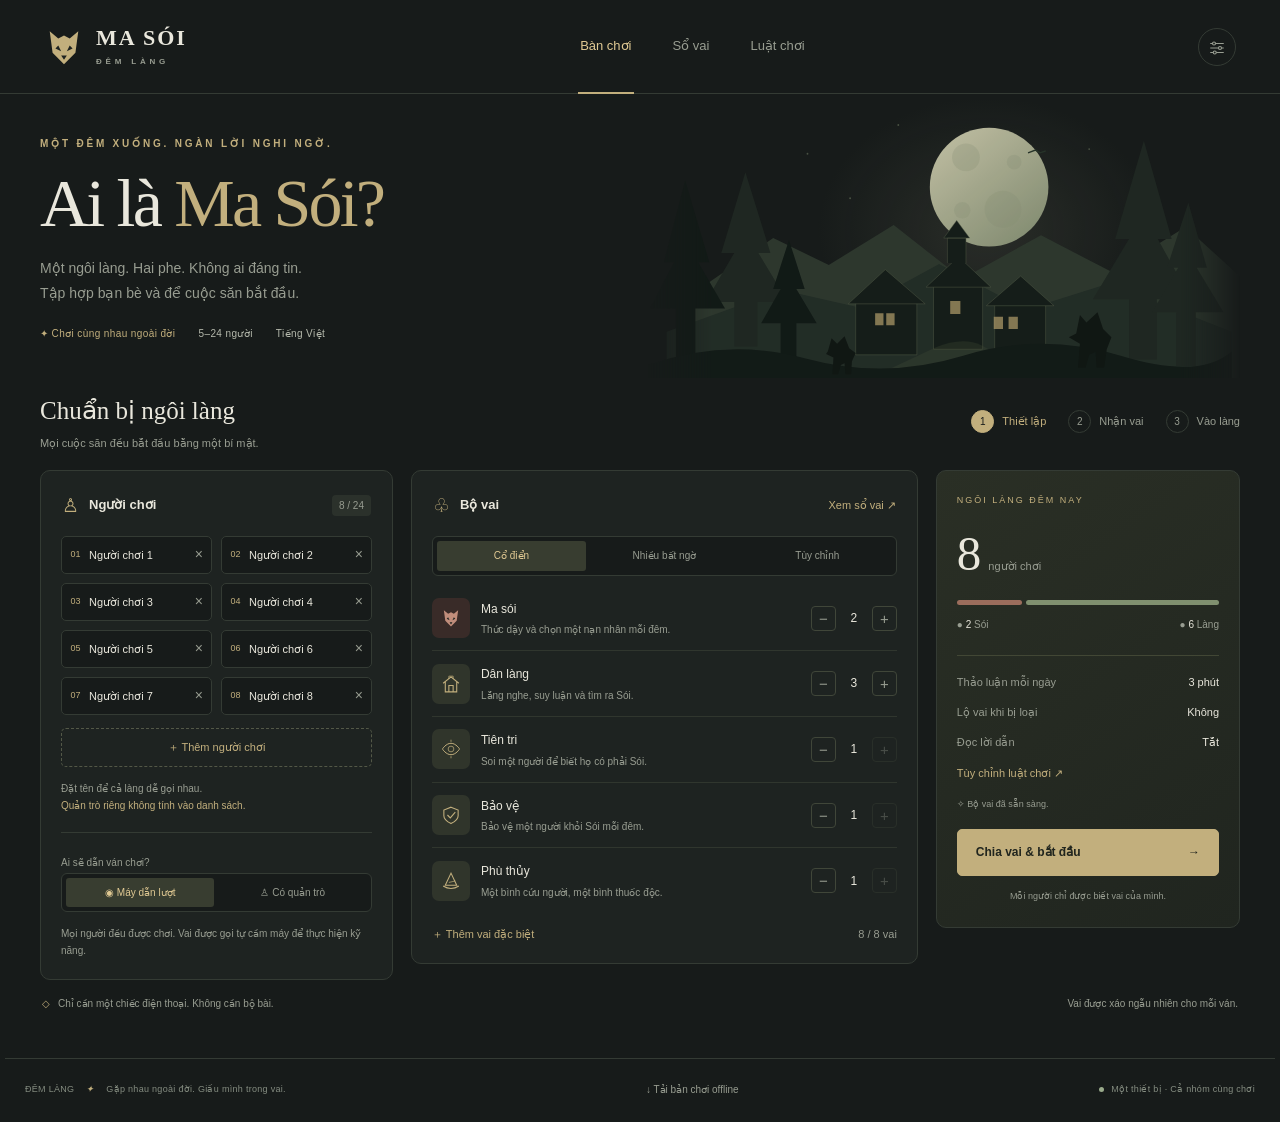
==== index.html @ e263ce8b "Add website homepage" ====
<!doctype html>
<html lang="vi" data-standalone="true"><head><meta charset="utf-8"><meta name="viewport" content="width=device-width, initial-scale=1"><meta name="theme-color" content="#171b1a"><meta name="description" content="Một ngôi làng. Hai phe. Không ai đáng tin. Chơi ma sói cùng bạn bè trên một thiết bị, hoàn toàn bằng tiếng Việt."><title>Ma Sói — Đêm Làng</title><style>:root{--bg:#171b1a;--panel:#1e2321;--raised:#252b27;--line:#343b34;--muted:#989d91;--text:#e9e7dc;--gold:#c2af7d;--gold2:#e0c993;--red:#b5786d;--green:#9aab8c;--serif:Georgia,'Times New Roman',serif}*{box-sizing:border-box}body{margin:0;background:var(--bg);color:var(--text);font-family:Arial,Helvetica,sans-serif;font-size:14px;line-height:1.55}button,input,select,textarea{font:inherit}button,a,input,select,textarea{-webkit-tap-highlight-color:transparent}button{cursor:pointer;color:inherit}button:disabled{cursor:not-allowed;opacity:.35}button{transition:background .18s,border-color .18s,transform .18s}button:hover:not(:disabled){filter:brightness(1.12)}button:active:not(:disabled){transform:translateY(1px)}button:focus-visible,a:focus-visible{outline:2px solid var(--gold);outline-offset:4px}a{color:inherit;text-decoration:none}.topbar{height:94px;max-width:1360px;margin:auto;padding:0 44px;display:flex;align-items:center;justify-content:space-between;border-bottom:1px solid var(--line)}.brand{display:flex;gap:12px;align-items:center;font-family:var(--serif);font-weight:bold;font-size:22px;letter-spacing:2px;line-height:1.1}.brand small{display:block;font-family:Arial;font-size:8px;letter-spacing:3.8px;color:var(--muted);margin-top:8px}.brand-mark{display:block;width:40px;height:46px;color:var(--gold)}svg{width:100%;height:100%}nav{height:100%;display:flex;gap:37px}.nav{position:relative;border:0;background:none;color:var(--muted);padding:0 2px;font-size:13px}.nav.active{color:var(--gold2)}.nav.active:after{content:'';height:2px;background:var(--gold);position:absolute;bottom:-1px;left:0;right:0}.icon-btn{background:transparent;border:1px solid var(--line);border-radius:50%;width:38px;height:38px;font-size:20px;color:var(--muted)}main{max-width:1260px;margin:auto;padding:0 30px;min-height:calc(100vh - 181px)}.hero{display:grid;grid-template-columns:1fr 1fr;align-items:center;min-height:290px;position:relative;overflow:hidden}.eyebrow{font-size:10px;letter-spacing:2.8px;color:var(--gold);font-weight:bold;text-transform:uppercase}.hero h1{font-family:var(--serif);font-size:68px;line-height:1.05;font-weight:normal;letter-spacing:-2.8px;margin:16px 0 17px}.hero h1 em{font-style:normal;color:var(--gold)}.hero p{color:var(--muted);max-width:420px;margin:0;font-size:14px;line-height:1.8}.hero-art{height:278px;width:100%;position:relative;opacity:.9;mask-image:linear-gradient(90deg,transparent,#000 12%,#000 90%,transparent)}.hero-tags{display:flex;gap:23px;margin-top:20px;font-size:10px;letter-spacing:.4px;color:#b5b9ac}.hero-tags span:first-child{color:var(--gold)}.workspace-head{display:flex;align-items:center;justify-content:space-between;margin:8px 0 18px}.workspace-head h2{font-family:var(--serif);font-weight:normal;font-size:25px;margin:0}.workspace-head p{color:var(--muted);font-size:11px;margin:4px 0 0}.steps{display:flex;gap:22px;font-size:11px;color:var(--muted)}.steps span{display:flex;align-items:center;gap:8px}.steps b{border:1px solid var(--line);border-radius:50%;width:23px;height:23px;display:grid;place-items:center;font-weight:normal;font-size:10px}.steps .active{color:var(--gold)}.steps .active b{background:var(--gold);color:var(--bg);border-color:var(--gold)}.setup-grid{display:grid;grid-template-columns:minmax(260px, .94fr) minmax(340px,1.35fr) minmax(235px,.81fr);gap:18px;align-items:start}.panel{background:var(--panel);border:1px solid var(--line);border-radius:10px;overflow:hidden}.panel-head{padding:20px 21px 16px;display:flex;align-items:center;justify-content:space-between;gap:8px}.panel-title{display:flex;align-items:center;gap:10px}.panel-title h3{font-size:13px;font-weight:600;margin:0}.panel-title .symbol{color:var(--gold);font-size:19px}.count-badge{color:var(--muted);font-size:10px;background:#2b312b;border-radius:4px;padding:3px 7px}.subtle{color:var(--muted);font-size:11px}.panel-body{padding:0 20px 20px}.players-list{display:grid;grid-template-columns:1fr 1fr;gap:9px}.player-input{display:flex;align-items:center;background:var(--bg);border:1px solid var(--line);border-radius:5px;min-width:0;height:38px}.player-input span{font-size:9px;color:var(--gold);width:27px;text-align:center;flex-shrink:0}.player-input input{background:transparent;border:0;color:var(--text);width:100%;min-width:0;padding:8px 0;font-size:11px;outline:none}.player-input:focus-within{border-color:var(--gold)}.player-input button{border:0;background:transparent;color:var(--muted);padding:5px 8px 5px 3px;font-size:14px}.add-btn{width:100%;border:1px dashed #535847;background:transparent;border-radius:5px;color:var(--gold);padding:10px;margin:13px 0 0;font-size:11px}.hint{font-size:10px;color:var(--muted);margin:13px 0 0;line-height:1.7}.hint .gold{color:var(--gold)}.panel-rule{border:0;border-top:1px solid var(--line);margin:18px 0}.segmented{display:flex;background:var(--bg);border:1px solid var(--line);border-radius:6px;padding:4px;gap:4px}.segmented button{flex:1;border:0;background:transparent;color:var(--muted);padding:7px 6px;border-radius:3px;font-size:10px}.segmented button.selected{background:#383d30;color:var(--gold2)}.role-list{margin-top:10px}.role-row{display:flex;align-items:center;gap:11px;padding:12px 0;border-bottom:1px solid #30362e}.role-row:last-child{border-bottom:0}.role-symbol{width:38px;height:40px;padding:9px;border-radius:7px;background:#30352b;color:var(--gold);flex-shrink:0}.role-row.wolf .role-symbol{background:#392b28;color:#c08d7b}.role-info{flex:1}.role-info b{font-weight:500;font-size:12px}.role-info p{margin:2px 0 0;color:var(--muted);font-size:10px}.stepper{display:flex;align-items:center;gap:12px}.stepper button{width:25px;height:25px;border:1px solid #404639;border-radius:4px;background:transparent;color:var(--muted);font-size:15px;line-height:1}.stepper span{width:12px;text-align:center;font-size:12px}.text-btn{padding:0;border:0;background:none;color:var(--gold);font-size:11px}.more-roles{padding-top:13px;display:flex;justify-content:space-between}.summary{padding:23px 20px;background:linear-gradient(145deg,#2a2f25,#20251f)}.summary-label{font-size:9px;letter-spacing:2px;color:var(--gold)}.summary-number{font-family:var(--serif);font-size:49px;line-height:1;margin:21px 0 6px}.summary-number small{font-family:Arial;font-size:11px;color:var(--muted);margin-left:7px}.balance{height:5px;display:flex;gap:4px;margin:22px 0 12px}.balance span{border-radius:4px;height:100%}.balance-key{display:flex;justify-content:space-between;color:var(--muted);font-size:10px}.balance-key b{color:var(--text);font-weight:normal}.summary-rule{border:0;border-top:1px solid #424735;margin:23px 0 17px}.setting-line{display:flex;justify-content:space-between;margin:11px 0;font-size:11px;color:var(--muted)}.setting-line b{color:var(--text);font-weight:normal}.primary{background:var(--gold);border:1px solid var(--gold);border-radius:5px;color:#20251e;padding:13px 18px;font-size:12px;font-weight:bold}.start{width:100%;margin-top:17px;display:flex;justify-content:space-between}.summary .hint{text-align:center;font-size:9px}.error{color:#e2a391;font-size:11px}.intro-note{padding:16px 2px 26px;font-size:10px;color:var(--muted);display:flex;justify-content:space-between}.intro-note span:first-child:before{content:'◇';color:var(--gold);margin-right:8px}footer{max-width:1270px;margin:20px auto 0;border-top:1px solid var(--line);padding:22px 20px 24px;display:flex;align-items:center;justify-content:space-between;color:#858d81;font-size:9px;letter-spacing:.3px}footer i{color:var(--gold);margin:0 9px}footer button{background:transparent;border:0;color:var(--muted);font-size:10px}.dot{display:inline-block;background:var(--green);width:5px;height:5px;border-radius:50%;margin-right:5px}dialog{color:var(--text);background:var(--panel);border:1px solid #4e5545;border-radius:12px;max-width:530px;width:calc(100% - 32px);padding:28px}dialog::backdrop{background:#090c0bce;backdrop-filter:blur(7px)}.dialog-head{display:flex;justify-content:space-between;gap:15px;align-items:center;margin-bottom:20px}.dialog-head h2{font-family:var(--serif);font-size:25px;font-weight:normal;margin:0}.close{background:none;border:0;color:var(--muted);font-size:24px}.field{display:block;margin-bottom:19px}.field>span{display:block;margin-bottom:8px;font-size:12px}.field select,.field input[type=number],textarea{width:100%;background:var(--bg);color:var(--text);border:1px solid var(--line);padding:11px;border-radius:5px;outline:none}.field small{display:block;color:var(--muted);font-size:10px;margin-top:6px}.check{display:flex;gap:10px;align-items:start;margin:17px 0;font-size:12px}.check input{accent-color:var(--gold);margin-top:5px}.check small{display:block;color:var(--muted);font-size:10px}#toast{position:fixed;bottom:28px;left:50%;transform:translateX(-50%);background:var(--gold);color:var(--bg);padding:12px 22px;border-radius:5px;font-size:12px;opacity:0;pointer-events:none;z-index:9;transition:opacity .2s}#toast.visible{opacity:1}.page-heading{padding:54px 0 26px}.page-heading h1{font-family:var(--serif);font-weight:normal;font-size:45px;margin:8px 0}.page-heading p{color:var(--muted);max-width:650px}.library{display:grid;grid-template-columns:repeat(4,1fr);gap:16px;padding-bottom:30px}.role-card{padding:24px;background:var(--panel);border:1px solid var(--line);border-radius:8px}.role-card .role-symbol{width:54px;height:60px;padding:13px;margin-bottom:22px}.role-card h2{font-family:var(--serif);font-size:24px;font-weight:normal;margin:6px 0}.role-card p{font-size:12px;color:var(--muted);line-height:1.8}.faction{font-size:9px;text-transform:uppercase;letter-spacing:1.5px;color:var(--gold)}.rules-grid{display:grid;grid-template-columns:1.4fr 1fr;gap:25px;padding-bottom:40px}.rules-grid article{padding:24px;border:1px solid var(--line);background:var(--panel);border-radius:8px}.rules-grid h2{font-family:var(--serif);font-weight:normal;font-size:24px;margin-top:0}.rules-grid li{margin:13px 0;padding-left:5px;color:var(--muted);font-size:13px}.rules-grid strong{color:var(--text)}.game-wrap{max-width:800px;margin:0 auto;padding:35px 0 50px}.game-top{display:flex;justify-content:space-between;align-items:center;margin-bottom:28px}.game-top p{font-size:10px;letter-spacing:1.3px;color:var(--gold);margin:0}.game-stage{padding:35px;background:var(--panel);border:1px solid var(--line);border-radius:13px;text-align:center}.game-stage h1{font-family:var(--serif);font-size:38px;font-weight:normal;margin:12px 0}.game-stage p{color:var(--muted);font-size:13px;max-width:510px;margin:14px auto 23px;line-height:1.9}.game-stage .large-symbol{width:80px;height:90px;display:block;color:var(--gold);margin:20px auto}.role-reveal{border:1px solid #5e6145;border-radius:10px;margin:24px auto;padding:25px;max-width:350px;background:radial-gradient(ellipse at top,#384130,transparent 80%)}.role-reveal h2{font-family:var(--serif);font-size:36px;font-weight:normal;margin:12px 0}.secondary{background:transparent;color:var(--text);border:1px solid #4a5143;border-radius:5px;padding:12px 18px;font-size:12px}.actions{display:flex;flex-wrap:wrap;justify-content:center;gap:12px;margin-top:25px}.player-grid{display:grid;grid-template-columns:repeat(3,1fr);gap:9px;margin:23px 0}.target{background:var(--bg);border:1px solid var(--line);border-radius:6px;padding:14px 9px;text-align:left;display:flex;gap:10px;align-items:center;font-size:12px;overflow:hidden}.target span{overflow-wrap:anywhere}.avatar{width:25px;height:25px;border-radius:50%;background:#32392d;color:var(--gold);display:grid;place-items:center;font-size:10px;flex-shrink:0}.target.chosen{border-color:var(--gold);background:#363b2c}.target.dead{opacity:.55}.target small{display:block;color:var(--muted);font-size:10px}.progress{height:3px;background:var(--line);margin-top:27px;border-radius:4px}.progress>div{height:100%;background:var(--gold);border-radius:4px}.timer{font-size:76px;font-family:var(--serif);color:var(--gold);line-height:1.3;font-variant-numeric:tabular-nums}.alive-strip{display:flex;gap:8px;flex-wrap:wrap;justify-content:center;margin:20px 0}.alive-strip span{font-size:11px;color:var(--muted);border:1px solid var(--line);border-radius:30px;padding:5px 12px}.vote-row{display:flex;gap:14px;align-items:center;border-bottom:1px solid var(--line);padding:12px 0;text-align:left}.vote-row .name{flex:1}.vote-row .stepper{gap:20px}.vote-row .stepper button{width:33px;height:33px}.results-list{text-align:left;display:grid;grid-template-columns:1fr 1fr;gap:10px}.results-list>div{padding:12px 14px;background:var(--bg);border-radius:5px;display:flex;align-items:center;gap:12px}.results-list b{font-weight:normal;font-size:12px}.results-list small{display:block;color:var(--muted);font-size:10px}.log{text-align:left;margin-top:25px;border-top:1px solid var(--line);padding-top:20px}.log li{font-size:12px;color:var(--muted);padding:5px}.resume{display:flex;justify-content:space-between;align-items:center;padding:15px 20px;background:#30372a;border:1px solid #596144;border-radius:7px;margin:15px 0 20px;gap:15px}.resume p{font-size:12px;margin:0;color:var(--text)}.resume small{font-size:10px;color:var(--muted)}.mode-label{font-size:10px;color:var(--muted);margin:15px 0 7px}.reduced{font-size:11px;color:var(--muted)}details{margin:20px 0;text-align:left}summary{cursor:pointer;color:var(--gold);font-size:12px}.empty{font-size:13px;padding:30px;color:var(--muted)}
@media(min-width:1450px){.topbar{max-width:1380px}.hero{min-height:330px}.hero-art{height:310px}.hero h1{font-size:79px}.panel-head{padding-top:23px}.role-row{padding:15px 0}main{max-width:1300px}}
@media(max-width:1050px){.setup-grid{grid-template-columns:1fr 1.3fr}.setup-grid>aside{grid-column:1/-1}.summary{display:grid;grid-template-columns:1fr 1fr;gap:0 40px}.summary>div:last-child{align-self:center}.summary-rule{margin-top:10px}.hero h1{font-size:59px}.hero-tags{gap:16px}.library{grid-template-columns:repeat(2,1fr)}footer{gap:14px}.steps{gap:12px}}
@media(max-width:650px){.topbar{padding:0 20px;height:78px}.brand{font-size:18px;gap:8px}.brand small{font-size:7px;letter-spacing:2.5px}.brand-mark{width:30px;height:37px}nav{gap:20px}.nav{font-size:11px}.icon-btn{width:30px;height:30px;font-size:17px}main{padding:0 19px}.hero{min-height:310px;display:block;padding-top:33px}.hero h1{font-size:58px;margin:14px 0}.hero p{font-size:12px;max-width:270px}.hero-art{position:absolute;right:-120px;bottom:-5px;width:350px;height:250px;z-index:-1;opacity:.4;mask-image:linear-gradient(90deg,transparent,#000 35%)}.eyebrow{font-size:8px;letter-spacing:2px}.hero-tags{font-size:9px;gap:15px;margin-top:20px}.workspace-head{margin:7px 0 17px}.workspace-head h2{font-size:24px}.steps{gap:8px}.steps span{font-size:0;gap:0}.steps b{font-size:9px;width:21px;height:21px}.setup-grid{grid-template-columns:1fr;gap:15px}.setup-grid>aside{grid-column:auto}.panel-head{padding:18px 19px 14px}.panel-body{padding:0 18px 18px}.player-input{height:41px}.player-input input{font-size:12px}.role-row{padding:12px 0}.role-info b{font-size:13px}.role-info p{font-size:11px}.summary{display:block;padding:23px}.summary-number{margin-top:17px}.summary .balance{margin-top:17px}.summary-rule{margin-top:22px}.start{padding:15px;font-size:13px}.intro-note{display:block;padding-bottom:8px}.intro-note span{display:block;margin:8px 0}footer{margin:20px 19px 0;padding:20px 0 25px;flex-wrap:wrap;font-size:8px}footer span:first-child{width:100%}.library{gap:10px}.role-card{padding:17px}.role-card h2{font-size:22px}.role-card p{font-size:11px}.page-heading{padding-top:30px}.page-heading h1{font-size:37px}.rules-grid{grid-template-columns:1fr;gap:15px}.game-wrap{padding-top:24px}.game-stage{padding:26px 18px}.game-stage h1{font-size:31px}.game-stage p{font-size:12px}.player-grid{grid-template-columns:1fr 1fr}.target{font-size:11px;padding:12px 8px}.results-list{grid-template-columns:1fr}.timer{font-size:65px}.game-top{margin-bottom:17px}.game-top p{font-size:9px}.resume{padding:12px}.resume p{font-size:11px}.resume button{padding:9px 11px;font-size:10px}}
@media(prefers-reduced-motion:reduce){*{transition:none!important;scroll-behavior:auto!important}}

.icon-btn{font-family:Arial,sans-serif;font-variant-emoji:text}.hero{isolation:isolate}.setting-line,.role-info p,.hint{line-height:1.7}
@media(max-width:650px){.stepper button{width:33px;height:33px}.role-row{gap:9px}.stepper{gap:8px}.hero-art{z-index:-1}}
.icon-btn svg{width:18px;height:18px;vertical-align:middle}
</style></head><body><header class="topbar"><a href="#" class="brand" aria-label="Ma Sói, trang chủ"><span class="brand-mark" data-icon="wolf"></span><span>MA SÓI<small>ĐÊM LÀNG</small></span></a><nav aria-label="Điều hướng"><button class="nav active" data-page="play">Bàn chơi</button><button class="nav" data-page="roles">Sổ vai</button><button class="nav" data-page="rules">Luật chơi</button></nav><button class="icon-btn" id="settingsBtn" aria-label="Cài đặt" title="Cài đặt"><svg viewBox="0 0 24 24" fill="none" stroke="currentColor" stroke-width="1.5" aria-hidden="true"><path d="M3 6h18M3 12h18M3 18h18"/><circle cx="8" cy="6" r="2" fill="#171b1a"/><circle cx="16" cy="12" r="2" fill="#171b1a"/><circle cx="9" cy="18" r="2" fill="#171b1a"/></svg></button></header><main id="app"></main><footer><span>ĐÊM LÀNG <i>✦</i> Gặp nhau ngoài đời. Giấu mình trong vai.</span><button id="downloadBtn">↓ Tải bản chơi offline</button><span id="offlineStatus"><b class="dot"></b> Một thiết bị · Cả nhóm cùng chơi</span></footer><dialog id="modal"></dialog><div id="toast" role="status"></div><script>'use strict';
const ICONS={wolf:'<path d="M4 3 10 8 14 6 18 8 24 3 22 18 14 26 6 18Z"/><path d="m8 15 4 2-2-4m10 2-4 2 2-4m-6 7h4l-2 3Z" fill="var(--panel)" stroke="none"/>',villager:'<path d="m3 13 11-9 11 9M6 11v14h16V11M11 25v-9h6v9" fill="none" stroke="currentColor" stroke-width="1.5"/><path d="M11 7V3h6v4" fill="none" stroke="currentColor"/>',seer:'<path d="M2 14s5-8 12-8 12 8 12 8-5 8-12 8S2 14 2 14Z" fill="none" stroke="currentColor" stroke-width="1.4"/><circle cx="14" cy="14" r="4" fill="none" stroke="currentColor"/><path d="M14 1v3m0 20v3" stroke="currentColor"/>',guard:'<path d="m14 3 10 4v8c0 6-10 11-10 11S4 21 4 15V7Z" fill="none" stroke="currentColor" stroke-width="1.5"/><path d="m9 14 4 4 7-8" fill="none" stroke="currentColor" stroke-width="1.5"/>',witch:'<path d="m14 3 8 17H6Z M3 21q11 7 22 0" fill="none" stroke="currentColor" stroke-width="1.5"/><path d="m11 16 9-2" stroke="currentColor"/>',hunter:'<circle cx="14" cy="14" r="8" fill="none" stroke="currentColor" stroke-width="1.5"/><path d="M14 1v9m0 8v9M1 14h9m8 0h9m-9-5-9 10" stroke="currentColor" stroke-width="1.5"/>',cupid:'<path d="M14 23 4 13C-2 6 8 0 14 8 20 0 30 6 24 13Z" fill="none" stroke="currentColor" stroke-width="1.5"/><path d="M2 25 26 1m-6 0h6v6" stroke="currentColor" fill="none"/>',jester:'<path d="m5 15-2-9 8 4 3-8 4 8 7-4-2 9M7 15v4q7 13 14 0v-4Z" fill="none" stroke="currentColor" stroke-width="1.5"/><path d="M10 18h1m6 0h1m-7 4q3 2 6 0" stroke="currentColor" fill="none"/>',moon:'<path d="M23 20A11 11 0 0 1 9 4a11 11 0 1 0 14 16Z" fill="none" stroke="currentColor" stroke-width="1.4"/>',sun:'<circle cx="14" cy="14" r="6" fill="none" stroke="currentColor" stroke-width="1.4"/><path d="M14 1v4m0 18v4M1 14h4m18 0h4M5 5l3 3m12 12 3 3M5 23l3-3M20 8l3-3" stroke="currentColor"/>',lock:'<rect x="5" y="12" width="18" height="14" rx="3" fill="none" stroke="currentColor" stroke-width="1.3"/><path d="M9 12V7a5 5 0 0 1 10 0v5" fill="none" stroke="currentColor" stroke-width="1.3"/><circle cx="14" cy="18" r="2"/>'};
function icon(id){return '<svg viewBox="0 0 28 28" aria-hidden="true" fill="currentColor">'+(ICONS[id]||ICONS.moon)+'</svg>'}
const ROLES={
 wolf:{name:'Ma sói',team:'Phe Sói',short:'Thức dậy và chọn một nạn nhân mỗi đêm.',desc:'Mỗi đêm, các Ma sói cùng chọn một người để tấn công. Thắng khi số Sói còn sống bằng hoặc nhiều hơn những người còn lại.'},
 villager:{name:'Dân làng',team:'Phe Làng',short:'Lắng nghe, suy luận và tìm ra Sói.',desc:'Không có kỹ năng ban đêm. Dùng lý lẽ, quan sát và lá phiếu ban ngày để tìm ra Ma sói. Thắng cùng phe Làng khi không còn Sói.'},
 seer:{name:'Tiên tri',team:'Phe Làng',short:'Soi một người để biết họ có phải Sói.',desc:'Mỗi đêm chọn một người khác còn sống. Máy cho biết người đó có phải Ma sói hay không. Chỉ Tiên tri được xem kết quả.'},
 guard:{name:'Bảo vệ',team:'Phe Làng',short:'Bảo vệ một người khỏi Sói mỗi đêm.',desc:'Mỗi đêm bảo vệ một người, có thể là bản thân. Không được bảo vệ cùng một người hai đêm liên tiếp. Không chặn được thuốc độc hay phát súng.'},
 witch:{name:'Phù thủy',team:'Phe Làng',short:'Một bình cứu người, một bình thuốc độc.',desc:'Có một bình cứu và một bình độc cho cả ván. Được biết mục tiêu của Sói, có thể tự cứu, dùng cả hai bình cùng đêm. Bình cứu chỉ chặn Sói; độc bỏ qua Bảo vệ.'},
 hunter:{name:'Thợ săn',team:'Phe Làng',short:'Khi bị loại, kéo theo một người khác.',desc:'Khi bị loại vì bất cứ lý do nào, được bắn một người còn sống hoặc bỏ qua. Phát súng diễn ra trước khi xét thắng thua.'},
 cupid:{name:'Cupid',team:'Phe Làng',short:'Đêm đầu ghép hai người thành đôi.',desc:'Chọn hai người khác nhau trong đêm đầu, có thể chọn mình. Một người bị loại thì người yêu cũng bị loại. Đôi khác phe chỉ thắng khi là hai người cuối cùng; đôi cùng phe thắng cùng phe đó.'},
 jester:{name:'Chán đời',team:'Phe riêng',short:'Thắng riêng nếu bị làng treo cổ.',desc:'Mục tiêu duy nhất: bị loại do bỏ phiếu ban ngày. Nếu đạt được, Chán đời thắng ngay và ván kết thúc. Bị Sói, thuốc độc hay súng loại thì không thắng.'}
};
const DEFAULT={players:Array.from({length:8},(_,i)=>'Người chơi '+(i+1)),roles:{wolf:2,villager:3,seer:1,guard:1,witch:1,hunter:0,cupid:0,jester:0},preset:'classic',settings:{mode:'auto',minutes:3,revealDeath:false,voice:false},game:null};
function readStore(){try{const v=JSON.parse(localStorage.getItem('demlang-v1'));if(v&&Array.isArray(v.players)&&v.players.length>=5&&v.players.length<=24)return {...DEFAULT,...v,settings:{...DEFAULT.settings,...v.settings}}}catch(e){}return structuredClone(DEFAULT)}
let state=readStore(),page='play',secret=false,selected=[],nightResult=null,expanded=false,timerInterval=null,timerEnd=0,timerLeft=0,timerRunning=false;
const app=document.getElementById('app'),modal=document.getElementById('modal');
const esc=s=>String(s).replace(/[&<>"']/g,c=>({'&':'&amp;','<':'&lt;','>':'&gt;','"':'&quot;',"'":'&#39;'}[c]));
function save(){try{localStorage.setItem('demlang-v1',JSON.stringify(state))}catch(e){toast('Không lưu được trên thiết bị. Hãy giữ trang mở trong ván.')}}
function toast(s){const el=document.getElementById('toast');el.textContent=s;el.classList.add('visible');clearTimeout(toast.timeout);toast.timeout=setTimeout(()=>el.classList.remove('visible'),3200)}
const alive=()=>state.game.players.filter(p=>p.alive);
const byId=id=>state.game.players.find(p=>p.id===id);
function totalRoles(){return Object.values(state.roles).reduce((a,b)=>a+b,0)}
function applyPreset(id){const n=state.players.length,w=Math.max(1,Math.floor(n/4));let r={wolf:w,villager:0,seer:1,guard:n>=7?1:0,witch:n>=8?1:0,hunter:0,cupid:0,jester:0};if(id==='special'){if(n>=7)r.hunter=1;if(n>=9)r.cupid=1;if(n>=11)r.jester=1}r.villager=n-Object.values(r).reduce((a,b)=>a+b,0);state.roles=r;state.preset=id;save()}
function art(){return `<svg viewBox="0 0 630 300" xmlns="http://www.w3.org/2000/svg" aria-label="Ngôi làng yên tĩnh dưới trăng, những bóng sói ẩn trong rừng" role="img"><defs><radialGradient id="glow"><stop stop-color="#b9b395" stop-opacity=".13"/><stop offset="1" stop-color="#a3ab87" stop-opacity="0"/></radialGradient><linearGradient id="moon" x2=".8" y2="1"><stop stop-color="#d5d2b3"/><stop offset="1" stop-color="#8f997c"/></linearGradient></defs><ellipse cx="365" cy="140" rx="190" ry="150" fill="url(#glow)"/><circle cx="368" cy="94" r="64" fill="url(#moon)"/><g fill="#90997d" opacity=".25"><circle cx="343" cy="62" r="15"/><circle cx="383" cy="118" r="20"/><circle cx="395" cy="67" r="8"/><circle cx="339" cy="119" r="9"/></g><g fill="#66705a" opacity=".7"><circle cx="172" cy="58" r="1"/><circle cx="270" cy="27" r="1"/><circle cx="476" cy="53" r="1"/><circle cx="525" cy="104" r="1"/><circle cx="218" cy="106" r="1"/></g><path d="m35 218 100-69 60 29 70-43 74 58 85-47 77 40 79-49 89 81v82H35" fill="#303b30"/><path d="m20 250 125-45 83 19 86-47 94 49 89-28 133 52v50H20" fill="#242f28"/><g fill="#202923"><path d="m105 78-26 87h14l-31 53h31v48h25v-48h33l-32-53h13Z"/><path d="m535 44-31 106h15l-39 65h39v65h30v-65h37l-36-65h15Z"/><path d="m583 111-23 70h12l-28 48h26v58h21v-58h30l-29-48h11Z"/></g><g fill="#111a16"><path d="m40 87-23 88h11L2 225h28v70h21v-70h32l-29-50h12Z"/><path d="m152 151-17 53h8l-21 37h21v49h17v-49h22l-22-37h9Z"/></g><g fill="#151e19" stroke="#59624c" stroke-width=".5"><path d="M224 219h66v56h-66Z"/><path d="m216 220 40-37 43 37Z"/><path d="M308 201h53v68h-53Z"/><path d="m300 202 35-33 35 33Z"/><path d="M374 221h55v54h-55Z"/><path d="m365 222 37-32 36 32Z"/><path d="M323 176v-27h20v27m-24-27 14-19 14 19Z"/></g><g fill="#b9a36f" opacity=".75"><path d="M245 230h9v13h-9m12-13h9v13h-9M326 217h11v14h-11m47 3h10v13h-10m16-13h10v13h-10"/></g><path d="M310 267q30-12 50-2l66 35H240Z" fill="#46513b" opacity=".3"/><path d="M0 286q85-30 170-7t170-3 170 0 120-5v29H0Z" fill="#121b17"/><g fill="#101713"><path d="m462 252 4-20 7 8 12-11 6 18 9 9-5 13-3 20h-8l-1-17-7 3-4 14h-8l2-26-12-7Z"/><path d="m194 271 4-14 6 6 8-8 5 13 7 5-4 9-1 14h-6l-1-12-4 2-3 10h-6l1-18-8-4Z"/></g><path d="m410 57 8-3 5 3 6-2" fill="none" stroke="#28362b" stroke-width="1.5"/></svg>`}
function setup(){const n=state.players.length,t=totalRoles(),wolf=state.roles.wolf;return `<section class="hero"><div><div class="eyebrow">Một đêm xuống. Ngàn lời nghi ngờ.</div><h1>Ai là <em>Ma Sói?</em></h1><p>Một ngôi làng. Hai phe. Không ai đáng tin.<br>Tập hợp bạn bè và để cuộc săn bắt đầu.</p><div class="hero-tags"><span>✦ Chơi cùng nhau ngoài đời</span><span>5–24 người</span><span>Tiếng Việt</span></div></div><div class="hero-art">${art()}</div></section>${state.game?`<div class="resume"><div><p>Ngôi làng của bạn vẫn đang chờ.</p><small>Ván đã lưu · ${state.game.players.length} người · ${state.game.stage==='over'?'Đã kết thúc':'Ngày '+state.game.round}</small></div><button class="primary" data-action="resume">${state.game.stage==='over'?'Xem kết quả':'Tiếp tục ván'} →</button></div>`:''}<div class="workspace-head"><div><h2>Chuẩn bị ngôi làng</h2><p>Mọi cuộc săn đều bắt đầu bằng một bí mật.</p></div><div class="steps"><span class="active"><b>1</b> Thiết lập</span><span><b>2</b> Nhận vai</span><span><b>3</b> Vào làng</span></div></div><section class="setup-grid"><div class="panel"><div class="panel-head"><div class="panel-title"><span class="symbol">♙</span><h3>Người chơi</h3></div><span class="count-badge">${n} / 24</span></div><div class="panel-body"><div class="players-list">${state.players.map((p,i)=>`<div class="player-input"><span>${String(i+1).padStart(2,'0')}</span><input aria-label="Tên người chơi ${i+1}" data-name="${i}" value="${esc(p)}" maxlength="28"><button data-action="remove" data-index="${i}" aria-label="Xóa người chơi ${i+1}" ${n<=5?'disabled':''}>×</button></div>`).join('')}</div><button class="add-btn" data-action="add" ${n>=24?'disabled':''}>＋ Thêm người chơi</button><p class="hint">Đặt tên để cả làng dễ gọi nhau.<br><span class="gold">Quản trò riêng không tính vào danh sách.</span></p><hr class="panel-rule"><label class="mode-label" for="mode">Ai sẽ dẫn ván chơi?</label><div class="segmented"><button data-action="mode" data-value="auto" class="${state.settings.mode==='auto'?'selected':''}">◉ Máy dẫn lượt</button><button data-action="mode" data-value="moderator" class="${state.settings.mode==='moderator'?'selected':''}">♙ Có quản trò</button></div><p class="hint">${state.settings.mode==='auto'?'Mọi người đều được chơi. Vai được gọi tự cầm máy để thực hiện kỹ năng.':'Một người ngoài danh sách giữ máy, xem vai và điều khiển ván.'}</p></div></div><div class="panel"><div class="panel-head"><div class="panel-title"><span class="symbol">♧</span><h3>Bộ vai</h3></div><button class="text-btn" data-page="roles">Xem sổ vai ↗</button></div><div class="panel-body"><div class="segmented"><button data-action="preset" data-value="classic" class="${state.preset==='classic'?'selected':''}">Cổ điển</button><button data-action="preset" data-value="special" class="${state.preset==='special'?'selected':''}">Nhiều bất ngờ</button><button data-action="preset" data-value="custom" class="${state.preset==='custom'?'selected':''}">Tùy chỉnh</button></div><div class="role-list">${Object.entries(ROLES).filter(([k])=>expanded||['wolf','villager','seer','guard','witch'].includes(k)||state.roles[k]>0).map(([k,r])=>`<div class="role-row ${k}"><div class="role-symbol">${icon(k)}</div><div class="role-info"><b>${r.name}</b><p>${r.short}</p></div><div class="stepper"><button data-action="role" data-role="${k}" data-delta="-1" aria-label="Giảm ${r.name}" ${state.roles[k]<=0?'disabled':''}>−</button><span>${state.roles[k]}</span><button data-action="role" data-role="${k}" data-delta="1" aria-label="Thêm ${r.name}" ${state.roles[k]>=(['wolf','villager'].includes(k)?24:1)?'disabled':''}>+</button></div></div>`).join('')}</div><div class="more-roles"><button class="text-btn" data-action="expand">${expanded?'− Thu gọn':'＋ Thêm vai đặc biệt'}</button><span class="subtle">${t} / ${n} vai</span></div></div></div><aside class="panel summary"><div><div class="summary-label">NGÔI LÀNG ĐÊM NAY</div><div class="summary-number">${n}<small>người chơi</small></div><div class="balance"><span style="width:${Math.max(1,wolf)/Math.max(1,t)*100}%;background:#9b6d5c"></span><span style="flex:1;background:#80906f"></span>${state.roles.jester?'<span style="width:10%;background:#b3a273"></span>':''}</div><div class="balance-key"><span>● <b>${wolf}</b> Sói</span><span>● <b>${t-wolf-state.roles.jester}</b> Làng${state.roles.jester?' · 1 riêng':''}</span></div><hr class="summary-rule"><div class="setting-line"><span>Thảo luận mỗi ngày</span><b>${state.settings.minutes} phút</b></div><div class="setting-line"><span>Lộ vai khi bị loại</span><b>${state.settings.revealDeath?'Có':'Không'}</b></div><div class="setting-line"><span>Đọc lời dẫn</span><b>${state.settings.voice?'Bật':'Tắt'}</b></div><button class="text-btn" data-action="settings">Tùy chỉnh luật chơi ↗</button></div><div>${t!==n?`<p class="error">Cần đúng ${n} vai. Hiện ${t>n?'thừa':'thiếu'} ${Math.abs(t-n)} vai.</p>`:wolf<1?'<p class="error">Ngôi làng cần ít nhất 1 Ma sói.</p>':wolf>=n/2?'<p class="error">Số Sói phải ít hơn một nửa số người.</p>':'<p class="hint" style="text-align:left">✧ Bộ vai đã sẵn sàng.</p>'}<button class="primary start" data-action="start" ${t!==n||wolf<1||wolf>=n/2?'disabled':''}><span>Chia vai & bắt đầu</span><span>→</span></button><p class="hint">Mỗi người chỉ được biết vai của mình.</p></div></aside></section><div class="intro-note"><span>Chỉ cần một chiếc điện thoại. Không cần bộ bài.</span><span>Vai được xáo ngẫu nhiên cho mỗi ván.</span></div>`}
function library(){return `<div class="page-heading"><div class="eyebrow">Hiểu vai. Giấu mặt.</div><h1>Sổ vai của ngôi làng</h1><p>8 vai, 3 phe và vô số cách để nghi ngờ nhau. Đây là luật riêng được áp dụng trong Đêm Làng.</p></div><section class="library">${Object.entries(ROLES).map(([k,r])=>`<article class="role-card"><div class="role-symbol">${icon(k)}</div><div class="faction">${r.team}</div><h2>${r.name}</h2><p>${r.desc}</p></article>`).join('')}</section><button class="secondary" data-page="play">← Về bàn chơi</button>`}
function rules(){return `<div class="page-heading"><div class="eyebrow">Bạn bè ngoài đời. Đối thủ trong làng.</div><h1>Luật của màn đêm</h1><p>Chơi trực tiếp cùng 5–24 người trên một thiết bị. Bản này lấy cảm hứng từ cách chia vai chuyền máy của Wolvesville Classic, với giao diện và luật được xây dựng riêng.</p></div><section class="rules-grid"><article><h2>Một ván chơi diễn ra thế nào?</h2><ol><li><strong>Chuẩn bị:</strong> nhập tên người chơi, chọn bộ vai. Quản trò riêng không tham gia nhận vai.</li><li><strong>Nhận vai:</strong> chuyền máy theo tên. Chỉ mở vai khi đã cầm máy một mình; ẩn vai trước khi đưa cho người tiếp theo.</li><li><strong>Đêm:</strong> mọi người nhắm mắt. Chỉ vai được gọi mở mắt và cầm máy. Lần lượt: Cupid (đêm đầu), đôi tình nhân (đêm đầu), Bảo vệ, Sói, Tiên tri, Phù thủy. Không đọc tên hay kết quả kỹ năng ra tiếng.</li><li><strong>Bình minh:</strong> máy xử lý các hành động và công bố người bị loại. Thợ săn bắn ngay khi bị loại.</li><li><strong>Ban ngày:</strong> thảo luận, biện hộ rồi giơ tay bỏ phiếu. Nhập số phiếu vào máy; mỗi người còn sống có tối đa một phiếu. Hòa phiếu hoặc tất cả bỏ qua thì không treo ai.</li><li><strong>Lặp lại:</strong> đêm và ngày tiếp diễn cho đến khi một phe thắng. Cuối ván mới mở toàn bộ vai.</li></ol></article><article><h2>Điều kiện thắng</h2><p class="reduced"><strong>Phe Làng:</strong> không còn Sói sống.<br><br><strong>Phe Sói:</strong> số Sói sống bằng hoặc nhiều hơn những người còn lại.<br><br><strong>Chán đời:</strong> thắng ngay nếu bị treo cổ ban ngày.<br><br><strong>Đôi tình nhân khác phe:</strong> nếu cả hai còn sống, họ ngăn kết thúc theo phe thông thường và chỉ thắng khi là hai người cuối cùng. Nếu một người chết, người kia chết theo.</p><hr class="panel-rule"><h2>Chơi kín & chơi offline</h2><p class="reduced">Giữ màn hình khỏi tầm nhìn người khác. Khi đổi ứng dụng hoặc tải lại trang, vai bí mật sẽ được che. Không mở công cụ trình duyệt trên máy chơi vì dữ liệu ván được lưu tại thiết bị.<br><br>Tải bản HTML qua nút cuối trang và mở file đó bằng trình duyệt để chơi hoàn toàn không cần mạng. Trang web cũng lưu bộ nhớ đệm khi trình duyệt cho phép; bản HTML là cách chắc chắn hơn.<br><br>Giọng đọc phụ thuộc tiếng Việt trên thiết bị và có thể cần mạng. Lời dẫn dạng chữ luôn dùng được offline.</p><a class="text-btn" href="https://play.google.com/store/apps/details?id=org.faudroids.werewolf" target="_blank" rel="noopener noreferrer">Trò chơi tham khảo ↗</a></article></section>`}
function render(){document.querySelectorAll('.nav').forEach(el=>el.classList.toggle('active',el.dataset.page===page||page==='game'&&el.dataset.page==='play'));app.innerHTML=page==='play'?setup():page==='roles'?library():page==='rules'?rules():gameView();document.querySelectorAll('[data-icon]').forEach(el=>el.innerHTML=icon(el.dataset.icon));}
function settings(){modal.innerHTML=`<div class="dialog-head"><h2>Luật của ngôi làng</h2><button class="close" data-action="close" aria-label="Đóng">×</button></div><form id="settingsForm"><label class="field"><span>Người dẫn ván</span><select name="mode"><option value="auto" ${state.settings.mode==='auto'?'selected':''}>Máy dẫn lượt — ai cũng được chơi</option><option value="moderator" ${state.settings.mode==='moderator'?'selected':''}>Có quản trò riêng</option></select><small>Áp dụng cho ván mới. Máy dẫn bằng chữ; có thể bật giọng đọc bên dưới.</small></label><label class="field"><span>Thảo luận mỗi ngày</span><select name="minutes">${[1,2,3,4,5,7,10].map(n=>`<option value="${n}" ${state.settings.minutes===n?'selected':''}>${n} phút</option>`).join('')}</select></label><label class="check"><input type="checkbox" name="revealDeath" ${state.settings.revealDeath?'checked':''}><span>Lộ vai khi bị loại<small>Mặc định tắt để giữ bí mật cho đến hết ván.</small></span></label><label class="check"><input type="checkbox" name="voice" ${state.settings.voice?'checked':''}><span>Đọc lời dẫn ban đêm<small>Chỉ đọc lời gọi chung. Giọng tiếng Việt phụ thuộc thiết bị; có thể cần mạng.</small></span></label><p class="hint">Bảo vệ không chọn cùng người hai đêm liên tiếp. Phù thủy được tự cứu. Hòa phiếu không treo ai. Sói thắng khi cân bằng quân số, trừ khi đôi tình nhân khác phe còn sống.</p><div class="actions"><button class="primary" type="submit">Lưu thiết lập</button></div></form>`;modal.showModal()}
function confirmBox(title,body,action,label='Xác nhận'){modal.innerHTML=`<div class="dialog-head"><h2>${title}</h2><button class="close" data-action="close" aria-label="Đóng">×</button></div><p class="reduced">${body}</p><div class="actions"><button class="secondary" data-action="close">Quay lại</button><button class="primary" data-action="${action}">${label}</button></div>`;modal.showModal()}
function shuffle(a){for(let i=a.length-1;i>0;i--){const limit=4294967296-(4294967296%(i+1));let x;do{x=crypto.getRandomValues(new Uint32Array(1))[0]}while(x>=limit);const j=x%(i+1);[a[i],a[j]]=[a[j],a[i]]}return a}
function newGame(){const names=state.players.map(x=>x.trim());if(names.some(x=>!x))return toast('Điền tên cho tất cả người chơi.');if(new Set(names.map(x=>x.toLocaleLowerCase('vi'))).size!==names.length)return toast('Mỗi người cần một tên khác nhau.');if(totalRoles()!==names.length||state.roles.wolf<1||state.roles.wolf>=names.length/2)return;const deck=shuffle(Object.entries(state.roles).flatMap(([k,n])=>Array(n).fill(k)));state.game={players:names.map((name,i)=>({id:i,name,role:deck[i],alive:true})),settings:{...state.settings},stage:'deal',dealIndex:0,round:1,queue:[],nightIndex:0,night:{},lovers:[],lastGuard:null,healUsed:false,poisonUsed:false,hunterUsed:false,hunters:[],afterHunter:'dawn',log:[],dawn:[],votes:{},winner:null};page='game';secret=false;selected=[];save();render();window.scrollTo(0,0)}
function addLog(s){state.game.log.push(s)}
function beginNight(){stopTimer();const g=state.game;g.stage='night';g.night={};g.nightIndex=0;g.queue=[];if(g.round===1&&alive().some(p=>p.role==='cupid'))g.queue.push('cupid','lovers');for(const r of ['guard','wolf','seer','witch'])if(g.players.some(p=>p.role===r))g.queue.push(r);secret=false;selected=[];nightResult=null;g.votes={};addLog('Đêm '+g.round+' bắt đầu.');save();render()}
function speak(s){if(!state.game?.settings.voice||!('speechSynthesis'in window))return;const voices=speechSynthesis.getVoices(),v=voices.find(x=>x.lang.startsWith('vi'));if(!v){toast('Thiết bị chưa có giọng tiếng Việt. Hãy đọc lời dẫn trên màn hình.');return}speechSynthesis.cancel();const u=new SpeechSynthesisUtterance(s);u.lang='vi-VN';u.voice=v;u.rate=.85;speechSynthesis.speak(u)}
function nextNight(){const g=state.game;g.nightIndex++;window.scrollTo(0,0);secret=false;selected=[];nightResult=null;if('speechSynthesis'in window)speechSynthesis.cancel();if(g.nightIndex>=g.queue.length)resolveNight();else{save();render()}}
function eliminate(ids,cause){const g=state.game,newDead=[];const pending=[...new Set(ids)].filter(x=>x!==null&&x!==undefined);while(pending.length){const id=pending.shift(),p=byId(id);if(!p||!p.alive)continue;p.alive=false;newDead.push(id);addLog(p.name+' bị loại ('+cause+').');if(g.lovers.includes(id)){const mate=g.lovers.find(x=>x!==id);if(byId(mate)?.alive){pending.push(mate);addLog(byId(mate).name+' mất người yêu.')}}if(p.role==='hunter'&&!g.hunterUsed&&!g.hunters.includes(id))g.hunters.push(id)}return newDead}
function resolveNight(){const g=state.game,n=g.night;g.lastGuard=n.guard??null;let deaths=[];if(n.wolf!=null&&n.wolf!==n.guard&&!n.heal)deaths.push(n.wolf);if(n.poison!=null)deaths.push(n.poison);g.dawn=eliminate(deaths,'đêm '+g.round);g.afterHunter='dawn';g.stage=g.hunters.length?'hunter':'dawn';secret=false;save();render()}
function winner(){const g=state.game,ps=alive(),wolves=ps.filter(p=>p.role==='wolf').length;const pair=g.lovers.map(byId);const mixed=pair.length===2&&pair.every(p=>p.alive)&&((pair[0].role==='wolf')!==(pair[1].role==='wolf'));if(mixed)return ps.length===2?'lovers':null;if(!wolves)return 'village';if(wolves>=ps.length-wolves)return 'wolves';return null}
function checkWin(){const w=winner();if(!w)return false;state.game.winner=w;state.game.stage='over';stopTimer();save();return true}
function afterHunter(){const g=state.game;secret=false;selected=[];if(g.hunters.length)g.stage='hunter';else if(g.afterHunter==='dawn')g.stage='dawn';else if(!checkWin()){g.round++;beginNight();return}save();render()}
function targetGrid(players,multiple=false){return `<div class="player-grid">${players.map(p=>`<button class="target ${selected.includes(p.id)?'chosen':''}" data-action="target" data-id="${p.id}" ${multiple?'data-multiple="true"':''}><span class="avatar">${p.id+1}</span><span>${esc(p.name)}</span></button>`).join('')}</div>`}
function gate(title,text,button='Tôi đã cầm máy'){return `<span class="large-symbol">${icon('moon')}</span><div class="eyebrow">Mọi người khác hãy nhắm mắt</div><h1>${title}</h1><p>${text}</p><button class="primary" data-action="unlock">${button} →</button>`}
function gameView(){const g=state.game;if(!g){page='play';return setup()}const head=`<div class="game-wrap"><div class="game-top"><p>✦ ${g.stage==='deal'?'CHIA VAI BÍ MẬT':g.stage==='over'?'KẾT THÚC VÁN':'ĐÊM LÀNG · VÒNG '+g.round}</p><div style="display:flex;gap:16px"><button class="text-btn" data-action="veil">◈ Che màn hình</button><button class="text-btn" data-action="exit">Về bàn chơi</button></div></div><section class="game-stage">`;let body='';
 if(g.stage==='deal'){const p=g.players[g.dealIndex],r=ROLES[p.role];body=secret?`<div class="eyebrow">Chỉ ${esc(p.name)} được xem</div><div class="role-reveal"><span class="large-symbol">${icon(p.role)}</span><div class="faction">${r.team}</div><h2>${r.name}</h2><p>${r.desc}</p></div><button class="primary" data-action="deal-next">Ẩn vai & ${g.dealIndex===g.players.length-1?'vào làng':'chuyền máy'} →</button>`:`<span class="large-symbol">${icon('lock')}</span><div class="eyebrow">Người chơi ${g.dealIndex+1} / ${g.players.length}</div><h1>${esc(p.name)}</h1><p>Hãy nhận máy, đảm bảo không ai nhìn màn hình.<br>Vai của bạn đang chờ phía sau.</p><button class="primary" data-action="unlock">Xem vai của tôi</button><div class="progress"><div style="width:${g.dealIndex/g.players.length*100}%"></div></div>`}
 else if(g.stage==='ready'){body=`<span class="large-symbol">${icon('moon')}</span><div class="eyebrow">Tất cả đã nhận vai</div><h1>Ngôi làng chìm vào giấc ngủ.</h1><p>${g.settings.mode==='moderator'?'Đưa máy cho quản trò. Quản trò không nằm trong danh sách người chơi và sẽ điều khiển các lượt.':'Đặt máy ở giữa. Mọi người nhắm mắt. Khi được gọi, vai đó mở mắt và cầm máy thực hiện kỹ năng. Nhớ ẩn màn hình trước khi đặt xuống.'}</p><p class="hint">Máy dẫn lượt bằng chữ${g.settings.voice?' và giọng đọc trên thiết bị':''}. Sau mỗi lượt, bấm gọi vai tiếp theo; người bấm chỉ nhìn màn hình lời gọi chung.</p><button class="primary" data-action="begin-night">Bắt đầu đêm đầu tiên →</button>`}
 else if(g.stage==='night')body=nightView();
 else if(g.stage==='dawn'){body=`<span class="large-symbol">${icon('sun')}</span><div class="eyebrow">Bình minh · Ngày ${g.round}</div><h1>${g.dawn.length?'Đêm qua, làng mất đi…':'Một đêm bình yên.'}</h1><p>${g.dawn.length?g.dawn.map(id=>{const p=byId(id);return '<strong>'+esc(p.name)+'</strong>'+(g.settings.revealDeath?' — '+ROLES[p.role].name:'')}).join('<br>'):'Không có ai bị loại đêm qua. Nhưng Sói vẫn đang ở đây.'}</p><button class="primary" data-action="day">Cả làng thức dậy →</button>`}
 else if(g.stage==='day'){body=`<div class="eyebrow">Ngày ${g.round} · ${alive().length} người còn sống</div><h1>Đã đến lúc nghi ngờ.</h1><p>Ai đang nói thật? Ai giấu đôi nanh sau nụ cười?<br>Thảo luận cùng nhau trước khi đưa ra lá phiếu.</p><div class="timer" id="timer">${formatTime(timerRunning?Math.max(0,Math.ceil((timerEnd-Date.now())/1000)):timerLeft)}</div><div class="actions"><button class="secondary" data-action="timer">${timerRunning?'Tạm dừng':'Bắt đầu đếm giờ'}</button><button class="text-btn" data-action="timer-reset">↻ Đặt lại</button></div><div class="alive-strip">${alive().map(p=>`<span>${esc(p.name)}</span>`).join('')}</div><button class="primary" data-action="vote">Đến lượt bỏ phiếu →</button>`}
 else if(g.stage==='vote')body=voteView();
 else if(g.stage==='hunter'){const p=byId(g.hunters[0]);body=!secret?gate('Thợ săn, phát súng cuối cùng.',`${esc(p.name)} đã bị loại. Người này cầm máy và chọn một người để bắn, hoặc bỏ qua.`):`<div class="eyebrow">Thợ săn · ${esc(p.name)}</div><h1>Bạn chọn ai đi cùng?</h1><p>Phát súng bỏ qua mọi lớp bảo vệ.</p>${targetGrid(alive())}<div class="actions"><button class="secondary" data-action="hunter-skip">Không bắn</button><button class="primary" data-action="hunter-fire" ${selected.length!==1?'disabled':''}>Bắn & ẩn màn hình</button></div>`}
 else if(g.stage==='over'){const labels={village:['villager','Phe Làng chiến thắng.','Ngôi làng đã thoát khỏi những chiếc nanh.'],wolves:['wolf','Phe Sói chiến thắng.','Màn đêm đã nuốt chửng ngôi làng.'],lovers:['cupid','Tình yêu chiến thắng.','Hai người cuối cùng, vượt qua mọi phe phái.'],jester:['jester','Chán đời chiến thắng.','Cả làng đã treo đúng người muốn bị treo.']},v=labels[g.winner];body=`<span class="large-symbol">${icon(v[0])}</span><div class="eyebrow">Mọi bí mật được hé lộ</div><h1>${v[1]}</h1><p>${v[2]}</p><div class="results-list">${g.players.map(p=>`<div><span class="role-symbol">${icon(p.role)}</span><span><b>${esc(p.name)}</b><small>${ROLES[p.role].name} · ${p.alive?'Còn sống':'Đã bị loại'}${g.lovers.includes(p.id)?' · ♥':''}</small></span></div>`).join('')}</div><details class="log"><summary>Nhật ký ván chơi</summary><ol>${g.log.map(s=>`<li>${esc(s)}</li>`).join('')}</ol></details><div class="actions"><button class="secondary" data-action="exit">Về bàn chơi</button><button class="primary" data-action="replay">Chơi lại cùng nhóm →</button></div>`}
 if(g.settings.mode==='moderator'&&!['deal','ready','over'].includes(g.stage))body+='<div class="actions"><button class="text-btn" data-action="moderator">♙ Sổ bí mật của quản trò</button></div>';
 return head+body+'</section><p class="hint" style="text-align:center">'+(g.stage==='over'?'Cảm ơn vì đã sống sót. Hoặc đã nói dối rất giỏi.':'◇ Ván được lưu trên thiết bị này. Che màn hình trước khi chuyền máy.')+'</p></div>'}
function nightView(){const g=state.game,r=g.queue[g.nightIndex],role=ROLES[r],performer=alive().find(p=>p.role===r),titles={cupid:'Cupid, hãy thức dậy.',lovers:'Đôi tình nhân, hãy thức dậy.',guard:'Bảo vệ, hãy thức dậy.',wolf:'Ma sói, hãy thức dậy.',seer:'Tiên tri, hãy thức dậy.',witch:'Phù thủy, hãy thức dậy.'};
 if(!secret)return gate(titles[r],r==='lovers'?'Chỉ hai người vừa được Cupid báo hiệu mở mắt cùng nhau và xem người yêu. Nếu chơi không quản trò, Cupid nhớ vị trí hai người và chạm nhẹ để báo hiệu khi mọi người nhắm mắt.':'Chỉ vai được gọi mở mắt và cầm máy. Khi hoàn tất, ẩn màn hình rồi đặt máy về giữa bàn. Nếu vai đã bị loại, chờ vài giây rồi bấm tiếp tục.','Mở lượt bí mật');
 if(r==='lovers')return `<div class="eyebrow">Bí mật của hai người</div><span class="large-symbol">${icon('cupid')}</span><h1>${g.lovers.map(id=>esc(byId(id).name)).join(' & ')}</h1><p>Hai bạn là đôi tình nhân. Một người bị loại, người kia cũng bị loại.<br>${g.lovers.length===2&&((byId(g.lovers[0]).role==='wolf')!==(byId(g.lovers[1]).role==='wolf'))?'Hai bạn khác phe: chỉ thắng khi là hai người cuối cùng.':'Hai bạn cùng phe: thắng cùng phe của mình.'}</p><button class="primary" data-action="night-next">Đã nhớ · Ẩn & ngủ lại →</button>`;
 if(r!=='wolf'&&!performer)return `<span class="large-symbol">${icon('moon')}</span><h1>Không có hành động.</h1><p>Vai này đã bị loại. Giữ nhịp lượt như bình thường rồi chuyển tiếp.</p><button class="primary" data-action="night-next">Ẩn & chuyển lượt →</button>`;
 if(r==='seer'&&nightResult!==null)return `<span class="large-symbol">${icon('seer')}</span><div class="eyebrow">Chỉ Tiên tri được xem</div><h1>${esc(byId(nightResult).name)}</h1><div class="role-reveal"><h2>${byId(nightResult).role==='wolf'?'Là Ma sói.':'Không phải Ma sói.'}</h2></div><p>Ghi nhớ kết quả, giữ bí mật và quay về giấc ngủ.</p><button class="primary" data-action="seer-done">Ẩn kết quả & ngủ lại →</button>`;
 if(r==='witch'){const victim=g.night.wolf!=null?byId(g.night.wolf):null;return `<div class="eyebrow">Lượt bí mật · Phù thủy</div><h1>Hai bình thuốc. Hai lựa chọn.</h1><p>${victim?'Sói chọn tấn công <strong>'+esc(victim.name)+'</strong>.':'Sói không tấn công ai.'} Bạn không biết Bảo vệ đã chọn ai.</p><label class="check" style="justify-content:center"><input id="healChoice" type="checkbox" ${g.healUsed||!victim?'disabled':''} ${g.night.heal?'checked':''}><span>${g.healUsed?'Bình cứu đã dùng':victim?'Dùng bình cứu để cứu '+esc(victim.name):'Không có mục tiêu để cứu'}</span></label><hr class="panel-rule"><p>${g.poisonUsed?'Bình độc đã dùng.':'Tùy chọn: chọn một người để dùng bình độc. Để trống nếu muốn giữ lại.'}</p>${g.poisonUsed?'':targetGrid(alive().filter(p=>p.id!==performer.id))}<div class="actions"><button class="primary" data-action="witch-done">Xác nhận & ẩn màn hình →</button></div>`}
 const candidates=r==='wolf'?alive().filter(p=>p.role!=='wolf'):r==='guard'?alive().filter(p=>p.id!==g.lastGuard):r==='seer'?alive().filter(p=>p.id!==performer.id):alive();
 const descriptions={cupid:'Chọn đúng hai người. Có thể chọn chính mình. Sau đó bí mật báo hiệu cho hai người khi cả làng nhắm mắt.',guard:'Chọn một người để chặn tấn công của Sói. Có thể tự bảo vệ; không chọn lại người của đêm trước.',wolf:'Các Sói cùng thống nhất một nạn nhân. Chỉ một Sói thao tác trên máy.',seer:'Chọn một người khác để biết người đó có phải Ma sói hay không.'};
 return `<div class="eyebrow">Lượt bí mật · ${role.name}</div><span class="large-symbol" style="width:48px;height:54px">${icon(r)}</span><h1>${r==='cupid'?'Ghép một đôi tình nhân.':r==='wolf'?'Đêm nay, chọn ai?':r==='guard'?'Bạn sẽ bảo vệ ai?':'Bạn muốn soi ai?'}</h1><p>${descriptions[r]}</p>${targetGrid(candidates,r==='cupid')}<div class="actions">${['guard','wolf','seer'].includes(r)?'<button class="secondary" data-action="night-skip">Bỏ qua kỹ năng</button>':''}<button class="primary" data-action="night-confirm" ${selected.length!==(r==='cupid'?2:1)?'disabled':''}>${r==='seer'?'Xem kết quả':'Xác nhận & ẩn màn hình'} →</button></div>`;
}
function voteView(){const g=state.game,cast=Object.values(g.votes).reduce((a,b)=>a+b,0);return `<div class="eyebrow">Bỏ phiếu · Ngày ${g.round}</div><h1>Ai sẽ rời ngôi làng?</h1><p>Cả nhóm giơ tay bỏ phiếu ngoài đời. Nhập tổng số phiếu từng người nhận được. Mỗi người còn sống có tối đa một phiếu; số chưa nhập được tính là bỏ qua.</p><div>${alive().map(p=>`<div class="vote-row"><span class="avatar">${p.id+1}</span><span class="name">${esc(p.name)}</span><div class="stepper"><button data-action="vote-count" data-id="${p.id}" data-delta="-1" aria-label="Giảm phiếu cho ${esc(p.name)}" ${!(g.votes[p.id]>0)?'disabled':''}>−</button><span>${g.votes[p.id]||0}</span><button data-action="vote-count" data-id="${p.id}" data-delta="1" aria-label="Thêm phiếu cho ${esc(p.name)}" ${cast>=alive().length?'disabled':''}>+</button></div></div>`).join('')}</div><p class="hint">${cast} / ${alive().length} phiếu · ${alive().length-cast} bỏ qua · Hòa phiếu: không treo ai.</p><div class="actions"><button class="secondary" data-action="back-day">← Thảo luận tiếp</button><button class="primary" data-action="vote-confirm">Chốt phiếu →</button></div>`}
function voteOutcome(){const g=state.game,v=alive().map(p=>({id:p.id,votes:g.votes[p.id]||0})),max=Math.max(...v.map(x=>x.votes)),top=v.filter(x=>x.votes===max);return max>0&&top.length===1?top[0].id:null}
function resolveVote(){const g=state.game,id=voteOutcome();if(id!=null){const p=byId(id);if(p.role==='jester'){p.alive=false;g.winner='jester';g.stage='over';addLog(p.name+' (Chán đời) bị treo cổ và thắng riêng.');save();render();return}const dead=eliminate([id],'bỏ phiếu ngày '+g.round);g.dawn=[];g.afterHunter='vote';if(g.hunters.length){g.stage='hunter';secret=false;selected=[];save();render();return}toast(dead.map(x=>byId(x).name).join(', ')+' bị loại.')}else addLog('Ngày '+g.round+': hòa phiếu hoặc không có phiếu. Không ai bị treo.');if(!checkWin()){g.round++;beginNight()}else render()}
function formatTime(s){return String(Math.floor(s/60)).padStart(2,'0')+':'+String(s%60).padStart(2,'0')}
function stopTimer(){if(timerRunning)timerLeft=Math.max(0,Math.ceil((timerEnd-Date.now())/1000));timerRunning=false;clearInterval(timerInterval)}
function toggleTimer(){if(timerRunning)stopTimer();else{if(timerLeft<=0)timerLeft=state.game.settings.minutes*60;timerEnd=Date.now()+timerLeft*1000;timerRunning=true;timerInterval=setInterval(()=>{const t=Math.max(0,Math.ceil((timerEnd-Date.now())/1000)),el=document.getElementById('timer');if(el)el.textContent=formatTime(t);if(t===0){stopTimer();toast('Hết giờ thảo luận. Đến lượt bỏ phiếu!');if(page==='game')render()}},300)}render()}
function downloadOffline(){fetch('./Ma-Soi-Dem-Lang-Offline.html').then(r=>{if(!r.ok)throw Error();return r.blob()}).then(blob=>{const url=URL.createObjectURL(blob),a=document.createElement('a');a.href=url;a.download='Ma-Soi-Dem-Lang-Offline.html';a.click();setTimeout(()=>URL.revokeObjectURL(url),1000);toast('Đã tải bản HTML. Mở file bằng trình duyệt để chơi offline.');}).catch(()=>toast('Chưa tải được bản offline. Hãy kết nối mạng và thử lại.'))}
function moderatorBook(){modal.innerHTML=`<div class="dialog-head"><h2>Sổ quản trò · Bí mật</h2><button class="close" data-action="close" aria-label="Đóng">×</button></div><p class="hint">Chỉ quản trò được xem. Đóng sổ trước khi đưa máy cho người chơi.</p><div class="results-list">${state.game.players.map(p=>`<div><span class="role-symbol">${icon(p.role)}</span><span><b>${esc(p.name)}</b><small>${ROLES[p.role].name} · ${p.alive?'Còn sống':'Đã bị loại'}${state.game.lovers.includes(p.id)?' · ♥':''}</small></span></div>`).join('')}</div>`;modal.showModal()}
function veil(){secret=false;selected=[];nightResult=null;if(modal.open)modal.close();if('speechSynthesis'in window)speechSynthesis.cancel();if(page==='game')render()}
document.addEventListener('click',e=>{const el=e.target.closest('button,a');if(!el)return;if(el.matches('.brand')){e.preventDefault();page='play';veil();render();window.scrollTo(0,0);return}if(el.dataset.page){secret=false;selected=[];nightResult=null;page=el.dataset.page;render();window.scrollTo(0,0);return}const a=el.dataset.action,g=state.game;switch(a){case 'add':if(state.players.length<24){let label=state.players.length+1;while(state.players.includes('Người chơi '+label))label++;state.players.push('Người chơi '+label);if(state.preset!=='custom')applyPreset(state.preset);else{state.roles.villager++;save()}render()}break;case 'remove':if(state.players.length>5){state.players.splice(Number(el.dataset.index),1);if(state.preset!=='custom')applyPreset(state.preset);else{state.roles.villager=Math.max(0,state.roles.villager-1);save()}render()}break;case 'role':{const k=el.dataset.role,max=['wolf','villager'].includes(k)?24:1;state.roles[k]=Math.max(0,Math.min(max,state.roles[k]+Number(el.dataset.delta)));state.preset='custom';save();render();break}case 'preset':if(el.dataset.value!=='custom')applyPreset(el.dataset.value);else{state.preset='custom';save()}render();break;case 'mode':state.settings.mode=el.dataset.value;save();render();break;case 'expand':expanded=!expanded;render();break;case 'settings':settings();break;case 'close':modal.close();break;case 'start':if(g&&g.stage!=='over')confirmBox('Bắt đầu ván mới?','Ván đang chơi sẽ được thay bằng ván mới.','start-confirm','Chia vai ván mới');else newGame();break;case 'start-confirm':modal.close();newGame();break;case 'resume':page='game';veil();if(g.stage==='day'&&timerLeft===0)timerLeft=g.settings.minutes*60;render();window.scrollTo(0,0);break;case 'exit':secret=false;selected=[];nightResult=null;page='play';render();window.scrollTo(0,0);break;case 'replay':newGame();break;case 'unlock':secret=true;selected=[];nightResult=null;render();break;case 'deal-next':secret=false;g.dealIndex++;if(g.dealIndex>=g.players.length)g.stage='ready';save();render();break;case 'begin-night':beginNight();speak('Cả làng đi ngủ. '+(ROLES[g.queue[0]]?.name||'Đôi tình nhân')+', hãy thức dậy.');break;case 'veil':veil();break;case 'target':{const id=Number(el.dataset.id);if(el.dataset.multiple){if(selected.includes(id))selected=selected.filter(x=>x!==id);else if(selected.length<2)selected.push(id);else toast('Chỉ chọn hai người. Bấm vào người đã chọn để bỏ chọn.')}else selected=selected.includes(id)?[]:[id];render();break}case 'night-next':nextNight();if(g.stage==='night')speak((ROLES[g.queue[g.nightIndex]]?.name||'Đôi tình nhân')+', hãy thức dậy.');break;case 'night-skip':addLog('Đêm '+g.round+': '+ROLES[g.queue[g.nightIndex]].name+' bỏ qua kỹ năng.');nextNight();if(g.stage==='night')speak((ROLES[g.queue[g.nightIndex]]?.name||'Đôi tình nhân')+', hãy thức dậy.');break;case 'night-confirm':{const r=g.queue[g.nightIndex];if(selected.length!==(r==='cupid'?2:1))break;if(r==='seer'){nightResult=selected[0];render();break}if(r==='cupid'){g.lovers=[...selected];addLog('Cupid ghép '+selected.map(x=>byId(x).name).join(' và ')+'.')}else{g.night[r]=selected[0];addLog('Đêm '+g.round+': '+ROLES[r].name+' chọn '+byId(selected[0]).name+'.')}nextNight();if(g.stage==='night')speak((ROLES[g.queue[g.nightIndex]]?.name||'Đôi tình nhân')+', hãy thức dậy.');break}case 'seer-done':addLog('Đêm '+g.round+': Tiên tri soi '+byId(nightResult).name+' — '+(byId(nightResult).role==='wolf'?'là Sói.':'không phải Sói.'));nextNight();if(g.stage==='night')speak((ROLES[g.queue[g.nightIndex]]?.name||'Đôi tình nhân')+', hãy thức dậy.');break;case 'witch-done':{const heal=document.getElementById('healChoice')?.checked;if(heal&&!g.healUsed&&g.night.wolf!=null){g.night.heal=true;g.healUsed=true;addLog('Đêm '+g.round+': Phù thủy dùng bình cứu.')}if(selected.length&&!g.poisonUsed){g.night.poison=selected[0];g.poisonUsed=true;addLog('Đêm '+g.round+': Phù thủy đầu độc '+byId(selected[0]).name+'.')}nextNight();break}case 'day':if(!checkWin()){g.stage='day';timerLeft=g.settings.minutes*60;save()}render();break;case 'timer':toggleTimer();break;case 'timer-reset':stopTimer();timerLeft=g.settings.minutes*60;render();break;case 'vote':stopTimer();g.stage='vote';save();render();break;case 'back-day':g.stage='day';save();render();break;case 'vote-count':{const id=el.dataset.id,delta=Number(el.dataset.delta),sum=Object.values(g.votes).reduce((a,b)=>a+b,0);if(delta>0&&sum>=alive().length)break;g.votes[id]=Math.max(0,(g.votes[id]||0)+delta);save();render();break}case 'vote-confirm':{const id=voteOutcome();confirmBox('Chốt quyết định của làng?',id==null?'Hòa phiếu hoặc không có phiếu. Không ai bị treo cổ.':esc(byId(id).name)+' nhận nhiều phiếu nhất và sẽ bị treo cổ.','vote-resolve','Chốt kết quả');break}case 'vote-resolve':modal.close();resolveVote();break;case 'hunter-fire':if(selected.length!==1)break;{const dead=eliminate([selected[0]],'phát súng Thợ săn');g.dawn.push(...dead);g.hunterUsed=true;g.hunters.shift();toast(dead.map(x=>byId(x).name).join(', ')+' bị loại.');afterHunter();break}case 'hunter-skip':g.hunterUsed=true;g.hunters.shift();addLog('Thợ săn bỏ qua phát súng.');afterHunter();break;case 'moderator':confirmBox('Chỉ dành cho quản trò','Màn hình tiếp theo sẽ hiển thị toàn bộ vai. Đảm bảo không có người chơi nhìn thấy.','moderator-open','Tôi là quản trò');break;case 'moderator-open':modal.close();moderatorBook();break;}});
document.addEventListener('input',e=>{if(e.target.matches('[data-name]')){state.players[Number(e.target.dataset.name)]=e.target.value;save()}if(e.target.id==='healChoice'){state.game.night.heal=e.target.checked;save()}});
document.addEventListener('submit',e=>{if(e.target.id!=='settingsForm')return;e.preventDefault();const f=new FormData(e.target);state.settings={mode:f.get('mode'),minutes:Number(f.get('minutes')),revealDeath:f.has('revealDeath'),voice:f.has('voice')};save();modal.close();if(page!=='game')render();toast('Đã lưu thiết lập cho ván mới.');});
document.getElementById('settingsBtn').addEventListener('click',settings);
document.getElementById('downloadBtn').addEventListener('click',()=>{if(location.protocol==='file:'||document.documentElement.dataset.standalone==='true'){const a=document.createElement('a');a.href=location.href;a.download='Ma-Soi-Dem-Lang-Offline.html';a.click();return}downloadOffline()});
document.addEventListener('visibilitychange',()=>{if(document.hidden)veil()});
window.addEventListener('pagehide',()=>{secret=false;save()});
window.addEventListener('pageshow',e=>{if(e.persisted)veil()});
modal.addEventListener('click',e=>{if(e.target===modal){const r=modal.getBoundingClientRect();if(e.clientX<r.left||e.clientX>r.right||e.clientY<r.top||e.clientY>r.bottom)modal.close()}});
if('serviceWorker'in navigator&&location.protocol==='https:'&&document.documentElement.dataset.standalone!=='true')navigator.serviceWorker.register('./sw.js').then(()=>navigator.serviceWorker.ready).then(()=>{document.getElementById('offlineStatus').innerHTML='<b class="dot"></b> Đã lưu để chơi offline';}).catch(()=>{});
if(state.game?.stage==='day')timerLeft=state.game.settings.minutes*60;
render();
</script></body></html>
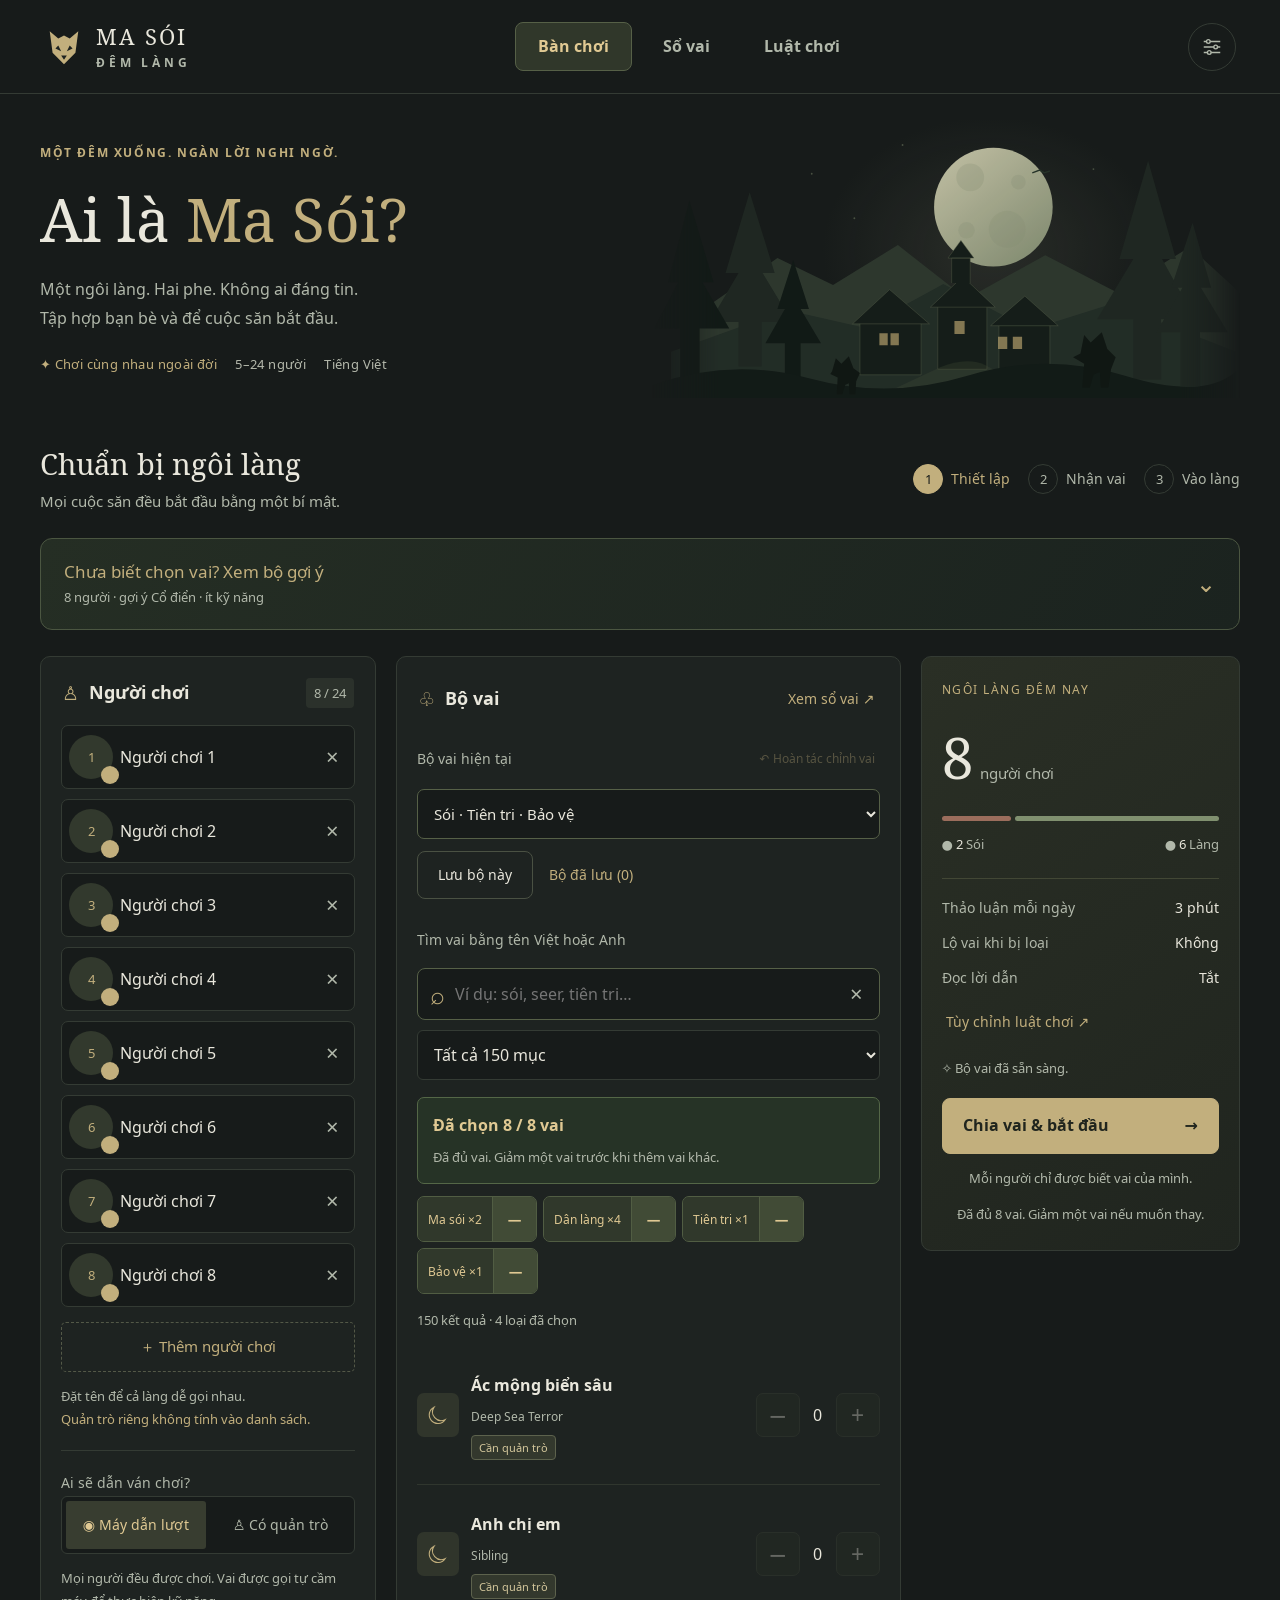
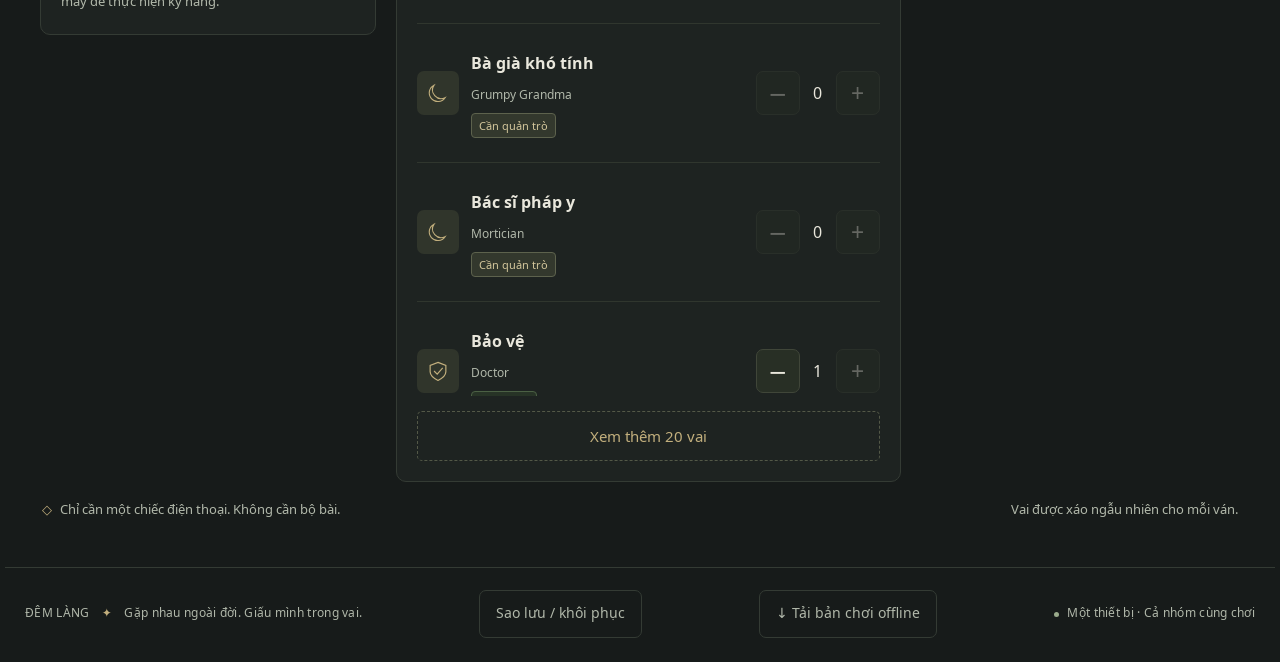
==== commit 3d297fe8: "Deploy V7 from Ma-Soi-V7-Bo-Rieng-Sao-Luu.zip" ====
--- a/index.html
+++ b/index.html
@@ -1,90 +1,838 @@
 <!doctype html>
-<html lang="vi" data-standalone="true"><head><meta charset="utf-8"><meta name="viewport" content="width=device-width, initial-scale=1"><meta name="theme-color" content="#171b1a"><meta name="description" content="Một ngôi làng. Hai phe. Không ai đáng tin. Chơi ma sói cùng bạn bè trên một thiết bị, hoàn toàn bằng tiếng Việt."><title>Ma Sói — Đêm Làng</title><style>:root{--bg:#171b1a;--panel:#1e2321;--raised:#252b27;--line:#343b34;--muted:#989d91;--text:#e9e7dc;--gold:#c2af7d;--gold2:#e0c993;--red:#b5786d;--green:#9aab8c;--serif:Georgia,'Times New Roman',serif}*{box-sizing:border-box}body{margin:0;background:var(--bg);color:var(--text);font-family:Arial,Helvetica,sans-serif;font-size:14px;line-height:1.55}button,input,select,textarea{font:inherit}button,a,input,select,textarea{-webkit-tap-highlight-color:transparent}button{cursor:pointer;color:inherit}button:disabled{cursor:not-allowed;opacity:.35}button{transition:background .18s,border-color .18s,transform .18s}button:hover:not(:disabled){filter:brightness(1.12)}button:active:not(:disabled){transform:translateY(1px)}button:focus-visible,a:focus-visible{outline:2px solid var(--gold);outline-offset:4px}a{color:inherit;text-decoration:none}.topbar{height:94px;max-width:1360px;margin:auto;padding:0 44px;display:flex;align-items:center;justify-content:space-between;border-bottom:1px solid var(--line)}.brand{display:flex;gap:12px;align-items:center;font-family:var(--serif);font-weight:bold;font-size:22px;letter-spacing:2px;line-height:1.1}.brand small{display:block;font-family:Arial;font-size:8px;letter-spacing:3.8px;color:var(--muted);margin-top:8px}.brand-mark{display:block;width:40px;height:46px;color:var(--gold)}svg{width:100%;height:100%}nav{height:100%;display:flex;gap:37px}.nav{position:relative;border:0;background:none;color:var(--muted);padding:0 2px;font-size:13px}.nav.active{color:var(--gold2)}.nav.active:after{content:'';height:2px;background:var(--gold);position:absolute;bottom:-1px;left:0;right:0}.icon-btn{background:transparent;border:1px solid var(--line);border-radius:50%;width:38px;height:38px;font-size:20px;color:var(--muted)}main{max-width:1260px;margin:auto;padding:0 30px;min-height:calc(100vh - 181px)}.hero{display:grid;grid-template-columns:1fr 1fr;align-items:center;min-height:290px;position:relative;overflow:hidden}.eyebrow{font-size:10px;letter-spacing:2.8px;color:var(--gold);font-weight:bold;text-transform:uppercase}.hero h1{font-family:var(--serif);font-size:68px;line-height:1.05;font-weight:normal;letter-spacing:-2.8px;margin:16px 0 17px}.hero h1 em{font-style:normal;color:var(--gold)}.hero p{color:var(--muted);max-width:420px;margin:0;font-size:14px;line-height:1.8}.hero-art{height:278px;width:100%;position:relative;opacity:.9;mask-image:linear-gradient(90deg,transparent,#000 12%,#000 90%,transparent)}.hero-tags{display:flex;gap:23px;margin-top:20px;font-size:10px;letter-spacing:.4px;color:#b5b9ac}.hero-tags span:first-child{color:var(--gold)}.workspace-head{display:flex;align-items:center;justify-content:space-between;margin:8px 0 18px}.workspace-head h2{font-family:var(--serif);font-weight:normal;font-size:25px;margin:0}.workspace-head p{color:var(--muted);font-size:11px;margin:4px 0 0}.steps{display:flex;gap:22px;font-size:11px;color:var(--muted)}.steps span{display:flex;align-items:center;gap:8px}.steps b{border:1px solid var(--line);border-radius:50%;width:23px;height:23px;display:grid;place-items:center;font-weight:normal;font-size:10px}.steps .active{color:var(--gold)}.steps .active b{background:var(--gold);color:var(--bg);border-color:var(--gold)}.setup-grid{display:grid;grid-template-columns:minmax(260px, .94fr) minmax(340px,1.35fr) minmax(235px,.81fr);gap:18px;align-items:start}.panel{background:var(--panel);border:1px solid var(--line);border-radius:10px;overflow:hidden}.panel-head{padding:20px 21px 16px;display:flex;align-items:center;justify-content:space-between;gap:8px}.panel-title{display:flex;align-items:center;gap:10px}.panel-title h3{font-size:13px;font-weight:600;margin:0}.panel-title .symbol{color:var(--gold);font-size:19px}.count-badge{color:var(--muted);font-size:10px;background:#2b312b;border-radius:4px;padding:3px 7px}.subtle{color:var(--muted);font-size:11px}.panel-body{padding:0 20px 20px}.players-list{display:grid;grid-template-columns:1fr 1fr;gap:9px}.player-input{display:flex;align-items:center;background:var(--bg);border:1px solid var(--line);border-radius:5px;min-width:0;height:38px}.player-input span{font-size:9px;color:var(--gold);width:27px;text-align:center;flex-shrink:0}.player-input input{background:transparent;border:0;color:var(--text);width:100%;min-width:0;padding:8px 0;font-size:11px;outline:none}.player-input:focus-within{border-color:var(--gold)}.player-input button{border:0;background:transparent;color:var(--muted);padding:5px 8px 5px 3px;font-size:14px}.add-btn{width:100%;border:1px dashed #535847;background:transparent;border-radius:5px;color:var(--gold);padding:10px;margin:13px 0 0;font-size:11px}.hint{font-size:10px;color:var(--muted);margin:13px 0 0;line-height:1.7}.hint .gold{color:var(--gold)}.panel-rule{border:0;border-top:1px solid var(--line);margin:18px 0}.segmented{display:flex;background:var(--bg);border:1px solid var(--line);border-radius:6px;padding:4px;gap:4px}.segmented button{flex:1;border:0;background:transparent;color:var(--muted);padding:7px 6px;border-radius:3px;font-size:10px}.segmented button.selected{background:#383d30;color:var(--gold2)}.role-list{margin-top:10px}.role-row{display:flex;align-items:center;gap:11px;padding:12px 0;border-bottom:1px solid #30362e}.role-row:last-child{border-bottom:0}.role-symbol{width:38px;height:40px;padding:9px;border-radius:7px;background:#30352b;color:var(--gold);flex-shrink:0}.role-row.wolf .role-symbol{background:#392b28;color:#c08d7b}.role-info{flex:1}.role-info b{font-weight:500;font-size:12px}.role-info p{margin:2px 0 0;color:var(--muted);font-size:10px}.stepper{display:flex;align-items:center;gap:12px}.stepper button{width:25px;height:25px;border:1px solid #404639;border-radius:4px;background:transparent;color:var(--muted);font-size:15px;line-height:1}.stepper span{width:12px;text-align:center;font-size:12px}.text-btn{padding:0;border:0;background:none;color:var(--gold);font-size:11px}.more-roles{padding-top:13px;display:flex;justify-content:space-between}.summary{padding:23px 20px;background:linear-gradient(145deg,#2a2f25,#20251f)}.summary-label{font-size:9px;letter-spacing:2px;color:var(--gold)}.summary-number{font-family:var(--serif);font-size:49px;line-height:1;margin:21px 0 6px}.summary-number small{font-family:Arial;font-size:11px;color:var(--muted);margin-left:7px}.balance{height:5px;display:flex;gap:4px;margin:22px 0 12px}.balance span{border-radius:4px;height:100%}.balance-key{display:flex;justify-content:space-between;color:var(--muted);font-size:10px}.balance-key b{color:var(--text);font-weight:normal}.summary-rule{border:0;border-top:1px solid #424735;margin:23px 0 17px}.setting-line{display:flex;justify-content:space-between;margin:11px 0;font-size:11px;color:var(--muted)}.setting-line b{color:var(--text);font-weight:normal}.primary{background:var(--gold);border:1px solid var(--gold);border-radius:5px;color:#20251e;padding:13px 18px;font-size:12px;font-weight:bold}.start{width:100%;margin-top:17px;display:flex;justify-content:space-between}.summary .hint{text-align:center;font-size:9px}.error{color:#e2a391;font-size:11px}.intro-note{padding:16px 2px 26px;font-size:10px;color:var(--muted);display:flex;justify-content:space-between}.intro-note span:first-child:before{content:'◇';color:var(--gold);margin-right:8px}footer{max-width:1270px;margin:20px auto 0;border-top:1px solid var(--line);padding:22px 20px 24px;display:flex;align-items:center;justify-content:space-between;color:#858d81;font-size:9px;letter-spacing:.3px}footer i{color:var(--gold);margin:0 9px}footer button{background:transparent;border:0;color:var(--muted);font-size:10px}.dot{display:inline-block;background:var(--green);width:5px;height:5px;border-radius:50%;margin-right:5px}dialog{color:var(--text);background:var(--panel);border:1px solid #4e5545;border-radius:12px;max-width:530px;width:calc(100% - 32px);padding:28px}dialog::backdrop{background:#090c0bce;backdrop-filter:blur(7px)}.dialog-head{display:flex;justify-content:space-between;gap:15px;align-items:center;margin-bottom:20px}.dialog-head h2{font-family:var(--serif);font-size:25px;font-weight:normal;margin:0}.close{background:none;border:0;color:var(--muted);font-size:24px}.field{display:block;margin-bottom:19px}.field>span{display:block;margin-bottom:8px;font-size:12px}.field select,.field input[type=number],textarea{width:100%;background:var(--bg);color:var(--text);border:1px solid var(--line);padding:11px;border-radius:5px;outline:none}.field small{display:block;color:var(--muted);font-size:10px;margin-top:6px}.check{display:flex;gap:10px;align-items:start;margin:17px 0;font-size:12px}.check input{accent-color:var(--gold);margin-top:5px}.check small{display:block;color:var(--muted);font-size:10px}#toast{position:fixed;bottom:28px;left:50%;transform:translateX(-50%);background:var(--gold);color:var(--bg);padding:12px 22px;border-radius:5px;font-size:12px;opacity:0;pointer-events:none;z-index:9;transition:opacity .2s}#toast.visible{opacity:1}.page-heading{padding:54px 0 26px}.page-heading h1{font-family:var(--serif);font-weight:normal;font-size:45px;margin:8px 0}.page-heading p{color:var(--muted);max-width:650px}.library{display:grid;grid-template-columns:repeat(4,1fr);gap:16px;padding-bottom:30px}.role-card{padding:24px;background:var(--panel);border:1px solid var(--line);border-radius:8px}.role-card .role-symbol{width:54px;height:60px;padding:13px;margin-bottom:22px}.role-card h2{font-family:var(--serif);font-size:24px;font-weight:normal;margin:6px 0}.role-card p{font-size:12px;color:var(--muted);line-height:1.8}.faction{font-size:9px;text-transform:uppercase;letter-spacing:1.5px;color:var(--gold)}.rules-grid{display:grid;grid-template-columns:1.4fr 1fr;gap:25px;padding-bottom:40px}.rules-grid article{padding:24px;border:1px solid var(--line);background:var(--panel);border-radius:8px}.rules-grid h2{font-family:var(--serif);font-weight:normal;font-size:24px;margin-top:0}.rules-grid li{margin:13px 0;padding-left:5px;color:var(--muted);font-size:13px}.rules-grid strong{color:var(--text)}.game-wrap{max-width:800px;margin:0 auto;padding:35px 0 50px}.game-top{display:flex;justify-content:space-between;align-items:center;margin-bottom:28px}.game-top p{font-size:10px;letter-spacing:1.3px;color:var(--gold);margin:0}.game-stage{padding:35px;background:var(--panel);border:1px solid var(--line);border-radius:13px;text-align:center}.game-stage h1{font-family:var(--serif);font-size:38px;font-weight:normal;margin:12px 0}.game-stage p{color:var(--muted);font-size:13px;max-width:510px;margin:14px auto 23px;line-height:1.9}.game-stage .large-symbol{width:80px;height:90px;display:block;color:var(--gold);margin:20px auto}.role-reveal{border:1px solid #5e6145;border-radius:10px;margin:24px auto;padding:25px;max-width:350px;background:radial-gradient(ellipse at top,#384130,transparent 80%)}.role-reveal h2{font-family:var(--serif);font-size:36px;font-weight:normal;margin:12px 0}.secondary{background:transparent;color:var(--text);border:1px solid #4a5143;border-radius:5px;padding:12px 18px;font-size:12px}.actions{display:flex;flex-wrap:wrap;justify-content:center;gap:12px;margin-top:25px}.player-grid{display:grid;grid-template-columns:repeat(3,1fr);gap:9px;margin:23px 0}.target{background:var(--bg);border:1px solid var(--line);border-radius:6px;padding:14px 9px;text-align:left;display:flex;gap:10px;align-items:center;font-size:12px;overflow:hidden}.target span{overflow-wrap:anywhere}.avatar{width:25px;height:25px;border-radius:50%;background:#32392d;color:var(--gold);display:grid;place-items:center;font-size:10px;flex-shrink:0}.target.chosen{border-color:var(--gold);background:#363b2c}.target.dead{opacity:.55}.target small{display:block;color:var(--muted);font-size:10px}.progress{height:3px;background:var(--line);margin-top:27px;border-radius:4px}.progress>div{height:100%;background:var(--gold);border-radius:4px}.timer{font-size:76px;font-family:var(--serif);color:var(--gold);line-height:1.3;font-variant-numeric:tabular-nums}.alive-strip{display:flex;gap:8px;flex-wrap:wrap;justify-content:center;margin:20px 0}.alive-strip span{font-size:11px;color:var(--muted);border:1px solid var(--line);border-radius:30px;padding:5px 12px}.vote-row{display:flex;gap:14px;align-items:center;border-bottom:1px solid var(--line);padding:12px 0;text-align:left}.vote-row .name{flex:1}.vote-row .stepper{gap:20px}.vote-row .stepper button{width:33px;height:33px}.results-list{text-align:left;display:grid;grid-template-columns:1fr 1fr;gap:10px}.results-list>div{padding:12px 14px;background:var(--bg);border-radius:5px;display:flex;align-items:center;gap:12px}.results-list b{font-weight:normal;font-size:12px}.results-list small{display:block;color:var(--muted);font-size:10px}.log{text-align:left;margin-top:25px;border-top:1px solid var(--line);padding-top:20px}.log li{font-size:12px;color:var(--muted);padding:5px}.resume{display:flex;justify-content:space-between;align-items:center;padding:15px 20px;background:#30372a;border:1px solid #596144;border-radius:7px;margin:15px 0 20px;gap:15px}.resume p{font-size:12px;margin:0;color:var(--text)}.resume small{font-size:10px;color:var(--muted)}.mode-label{font-size:10px;color:var(--muted);margin:15px 0 7px}.reduced{font-size:11px;color:var(--muted)}details{margin:20px 0;text-align:left}summary{cursor:pointer;color:var(--gold);font-size:12px}.empty{font-size:13px;padding:30px;color:var(--muted)}
-@media(min-width:1450px){.topbar{max-width:1380px}.hero{min-height:330px}.hero-art{height:310px}.hero h1{font-size:79px}.panel-head{padding-top:23px}.role-row{padding:15px 0}main{max-width:1300px}}
-@media(max-width:1050px){.setup-grid{grid-template-columns:1fr 1.3fr}.setup-grid>aside{grid-column:1/-1}.summary{display:grid;grid-template-columns:1fr 1fr;gap:0 40px}.summary>div:last-child{align-self:center}.summary-rule{margin-top:10px}.hero h1{font-size:59px}.hero-tags{gap:16px}.library{grid-template-columns:repeat(2,1fr)}footer{gap:14px}.steps{gap:12px}}
-@media(max-width:650px){.topbar{padding:0 20px;height:78px}.brand{font-size:18px;gap:8px}.brand small{font-size:7px;letter-spacing:2.5px}.brand-mark{width:30px;height:37px}nav{gap:20px}.nav{font-size:11px}.icon-btn{width:30px;height:30px;font-size:17px}main{padding:0 19px}.hero{min-height:310px;display:block;padding-top:33px}.hero h1{font-size:58px;margin:14px 0}.hero p{font-size:12px;max-width:270px}.hero-art{position:absolute;right:-120px;bottom:-5px;width:350px;height:250px;z-index:-1;opacity:.4;mask-image:linear-gradient(90deg,transparent,#000 35%)}.eyebrow{font-size:8px;letter-spacing:2px}.hero-tags{font-size:9px;gap:15px;margin-top:20px}.workspace-head{margin:7px 0 17px}.workspace-head h2{font-size:24px}.steps{gap:8px}.steps span{font-size:0;gap:0}.steps b{font-size:9px;width:21px;height:21px}.setup-grid{grid-template-columns:1fr;gap:15px}.setup-grid>aside{grid-column:auto}.panel-head{padding:18px 19px 14px}.panel-body{padding:0 18px 18px}.player-input{height:41px}.player-input input{font-size:12px}.role-row{padding:12px 0}.role-info b{font-size:13px}.role-info p{font-size:11px}.summary{display:block;padding:23px}.summary-number{margin-top:17px}.summary .balance{margin-top:17px}.summary-rule{margin-top:22px}.start{padding:15px;font-size:13px}.intro-note{display:block;padding-bottom:8px}.intro-note span{display:block;margin:8px 0}footer{margin:20px 19px 0;padding:20px 0 25px;flex-wrap:wrap;font-size:8px}footer span:first-child{width:100%}.library{gap:10px}.role-card{padding:17px}.role-card h2{font-size:22px}.role-card p{font-size:11px}.page-heading{padding-top:30px}.page-heading h1{font-size:37px}.rules-grid{grid-template-columns:1fr;gap:15px}.game-wrap{padding-top:24px}.game-stage{padding:26px 18px}.game-stage h1{font-size:31px}.game-stage p{font-size:12px}.player-grid{grid-template-columns:1fr 1fr}.target{font-size:11px;padding:12px 8px}.results-list{grid-template-columns:1fr}.timer{font-size:65px}.game-top{margin-bottom:17px}.game-top p{font-size:9px}.resume{padding:12px}.resume p{font-size:11px}.resume button{padding:9px 11px;font-size:10px}}
-@media(prefers-reduced-motion:reduce){*{transition:none!important;scroll-behavior:auto!important}}
-
-.icon-btn{font-family:Arial,sans-serif;font-variant-emoji:text}.hero{isolation:isolate}.setting-line,.role-info p,.hint{line-height:1.7}
-@media(max-width:650px){.stepper button{width:33px;height:33px}.role-row{gap:9px}.stepper{gap:8px}.hero-art{z-index:-1}}
+<html lang="vi" data-standalone="true"><head><meta charset="utf-8"><meta name="viewport" content="width=device-width, initial-scale=1"><meta name="theme-color" content="#171b1a"><meta name="description" content="Một ngôi làng. Hai phe. Không ai đáng tin. Chơi ma sói cùng bạn bè trên một thiết bị, hoàn toàn bằng tiếng Việt."><title>Ma Sói V7 — Đêm Làng</title><style>@font-face{font-family:"Dem Lang Sans";src:url("[data-uri]") format("woff");font-style:normal;font-weight:400 500;font-display:swap}
+@font-face{font-family:"Dem Lang Sans";src:url("[data-uri]") format("woff");font-style:normal;font-weight:600 900;font-display:swap}
+@font-face{font-family:"Dem Lang Serif";src:url("[data-uri]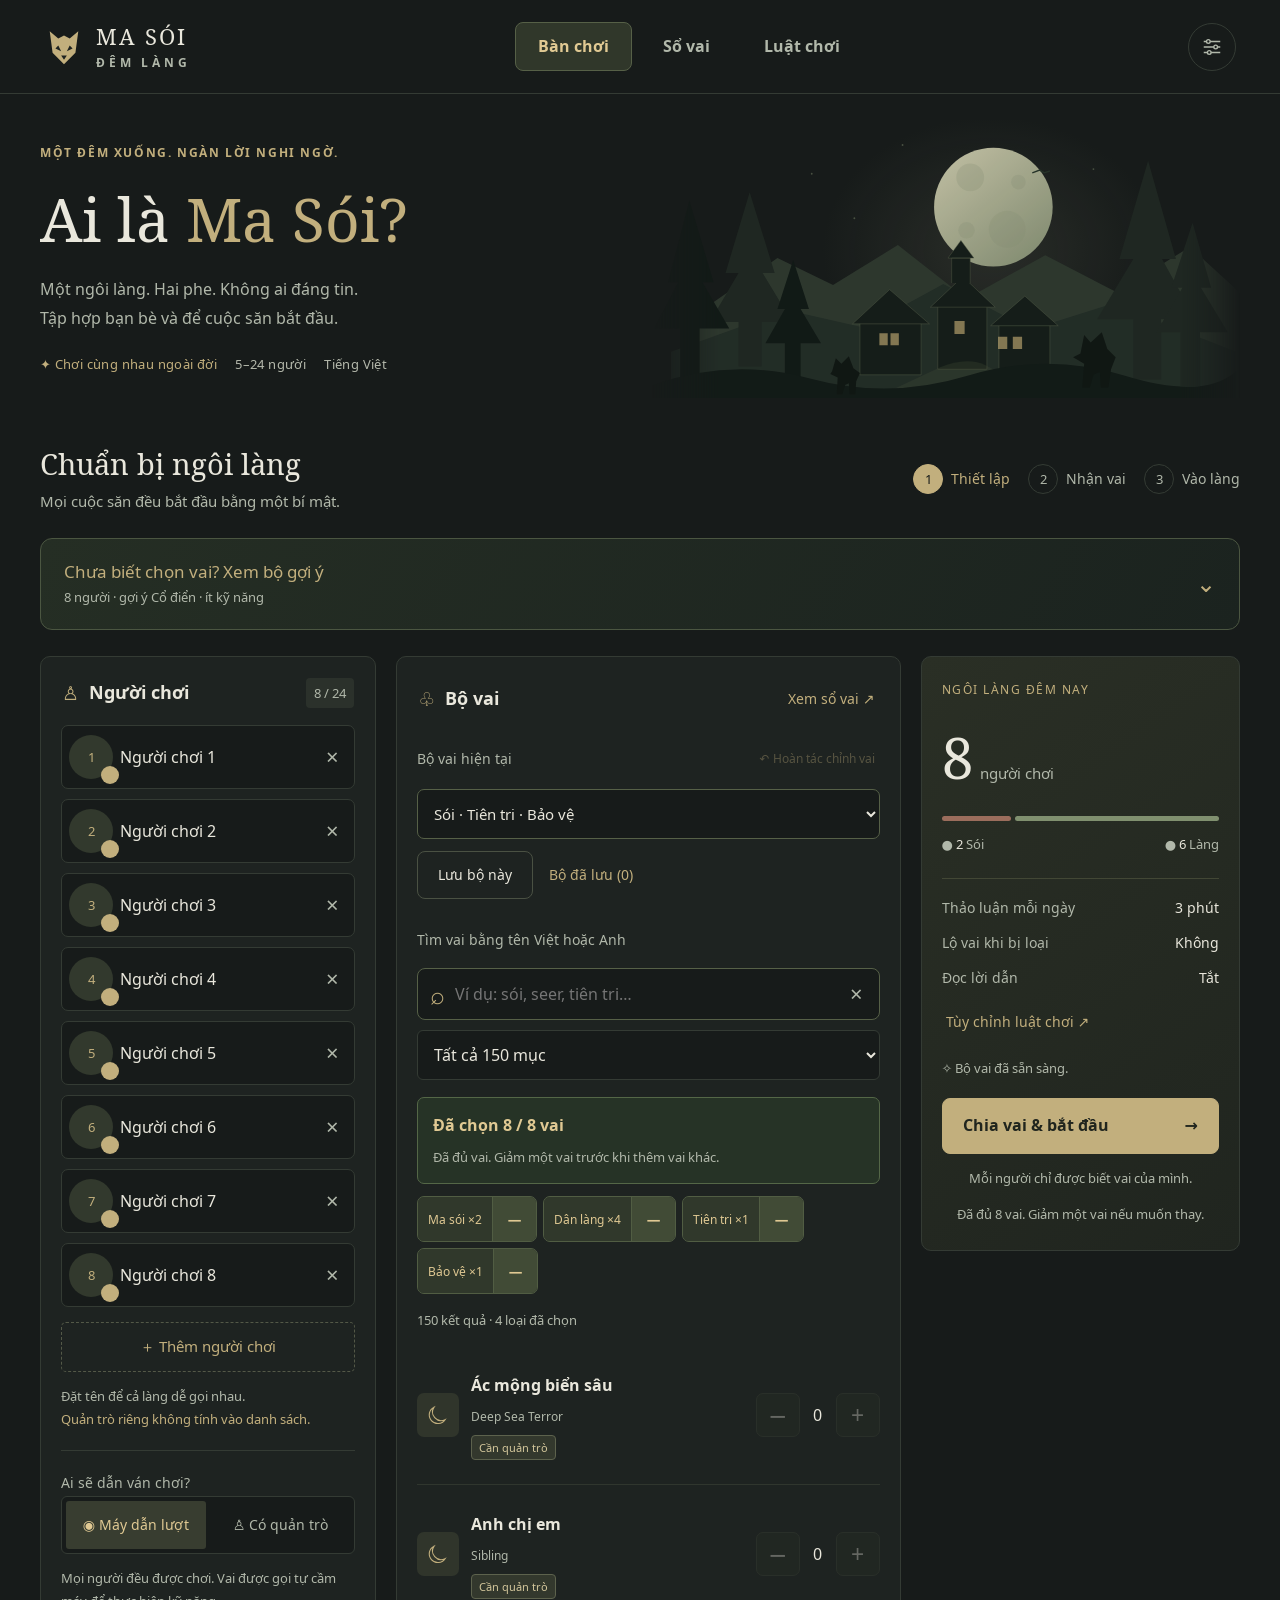
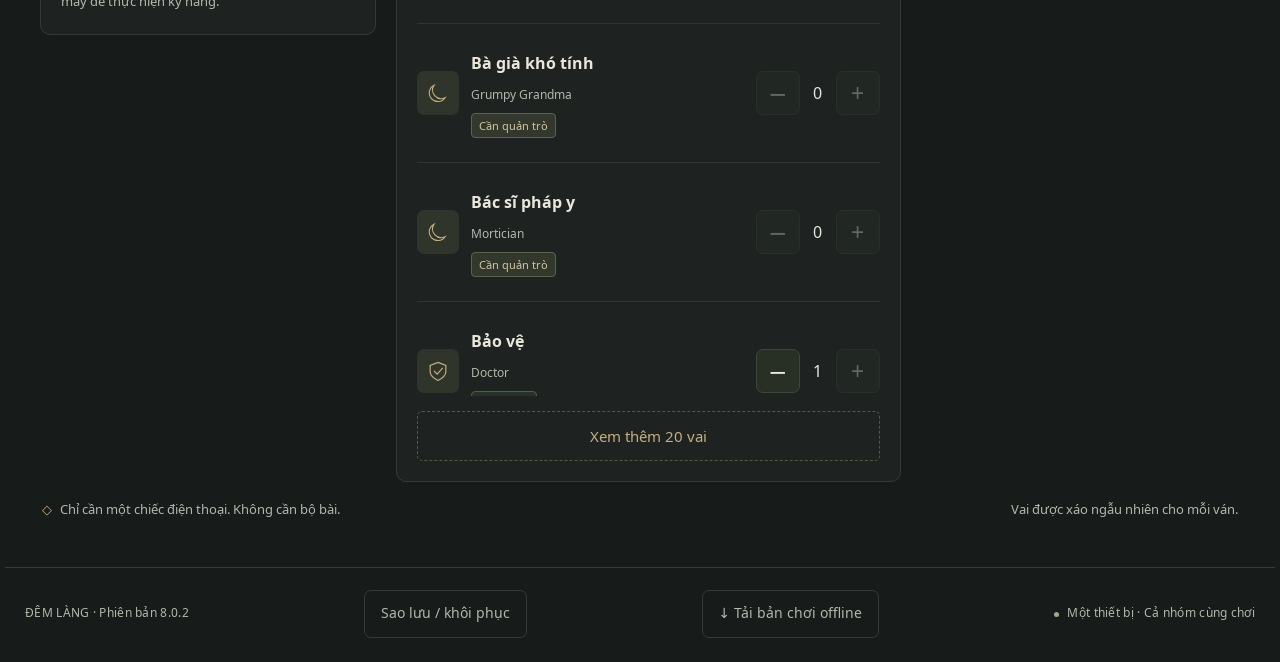
==== commit 52275fd7: "Add files via upload" ====
--- a/index.html
+++ b/index.html
@@ -1,948 +1,2 @@
 <!doctype html>
-<html lang="vi" data-standalone="true"><head><meta charset="utf-8"><meta name="viewport" content="width=device-width, initial-scale=1"><meta name="theme-color" content="#171b1a"><meta name="description" content="Một ngôi làng. Hai phe. Không ai đáng tin. Chơi ma sói cùng bạn bè trên một thiết bị, hoàn toàn bằng tiếng Việt."><title>Ma Sói V7 — Đêm Làng</title><style>@font-face{font-family:"Dem Lang Sans";src:url("[data-uri]") format("woff");font-style:normal;font-weight:400 500;font-display:swap}
-@font-face{font-family:"Dem Lang Sans";src:url("[data-uri]") format("woff");font-style:normal;font-weight:600 900;font-display:swap}
-@font-face{font-family:"Dem Lang Serif";src:url("[data-uri]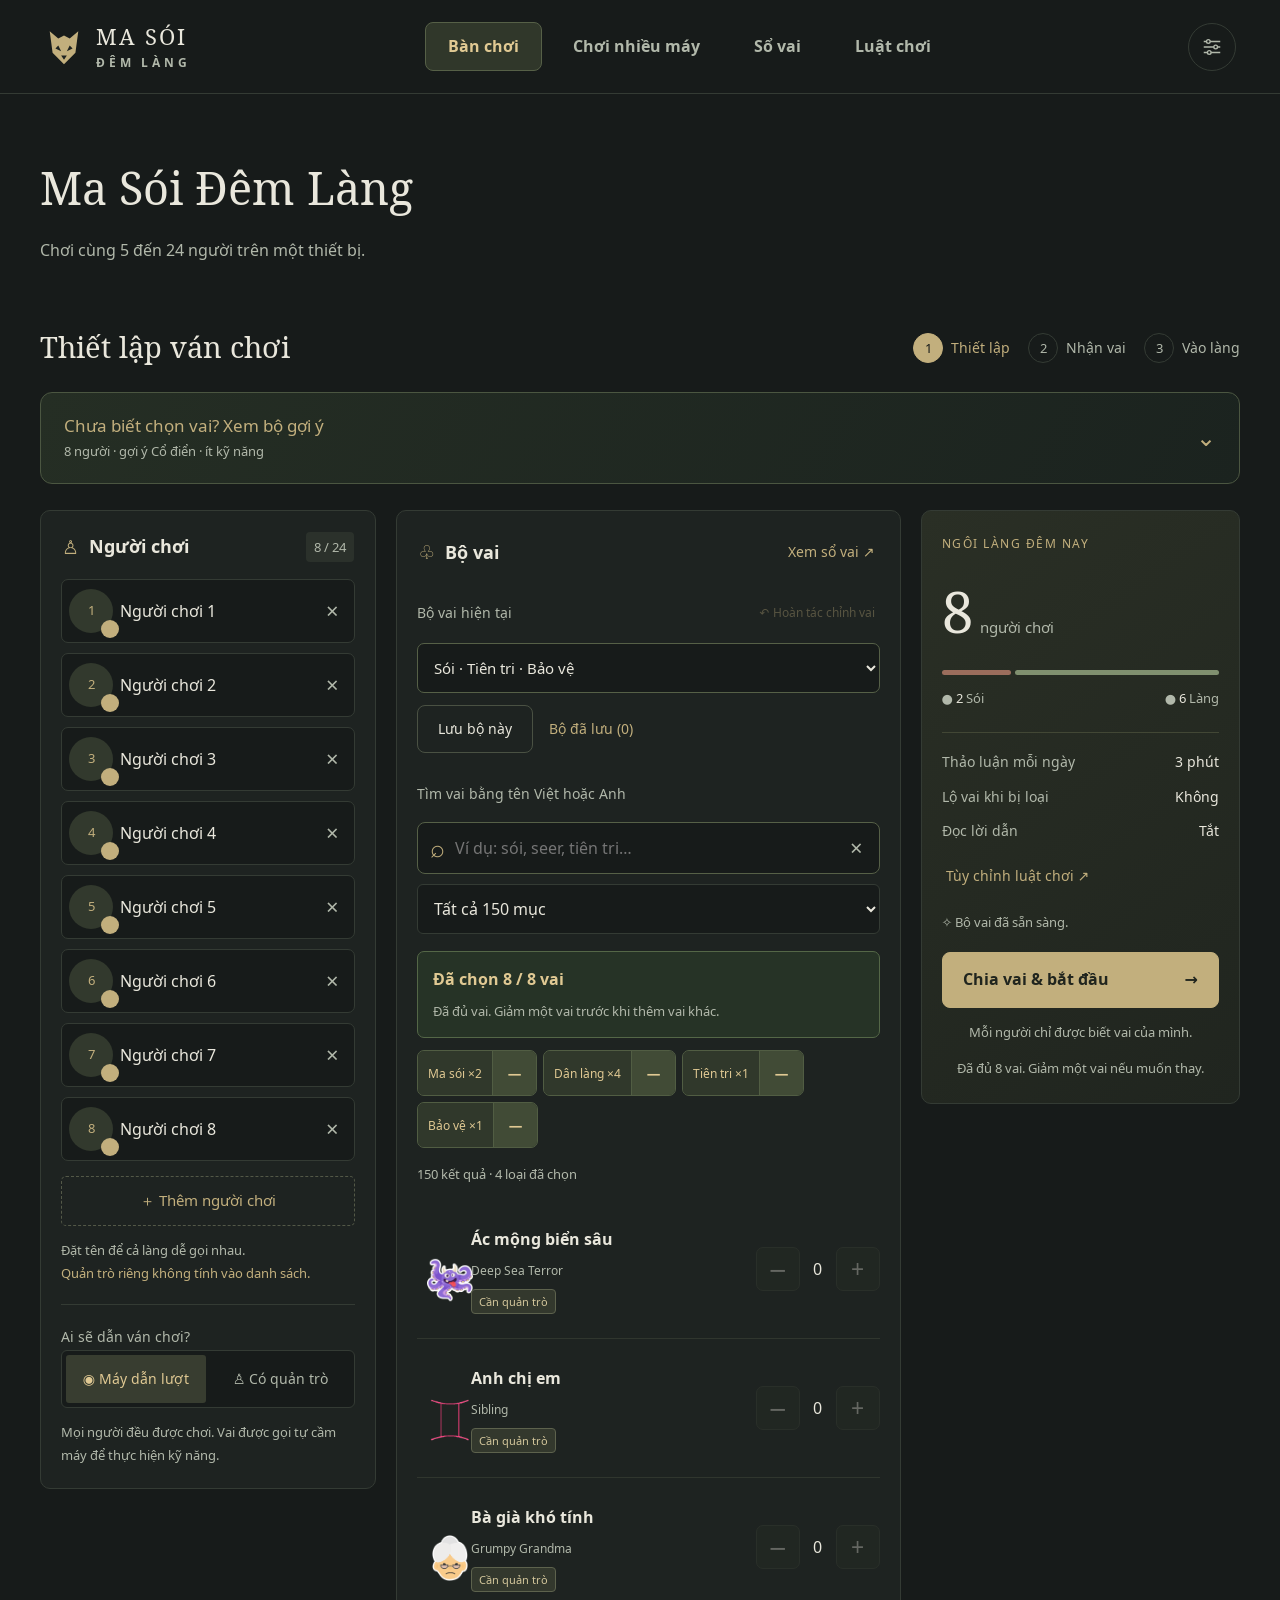
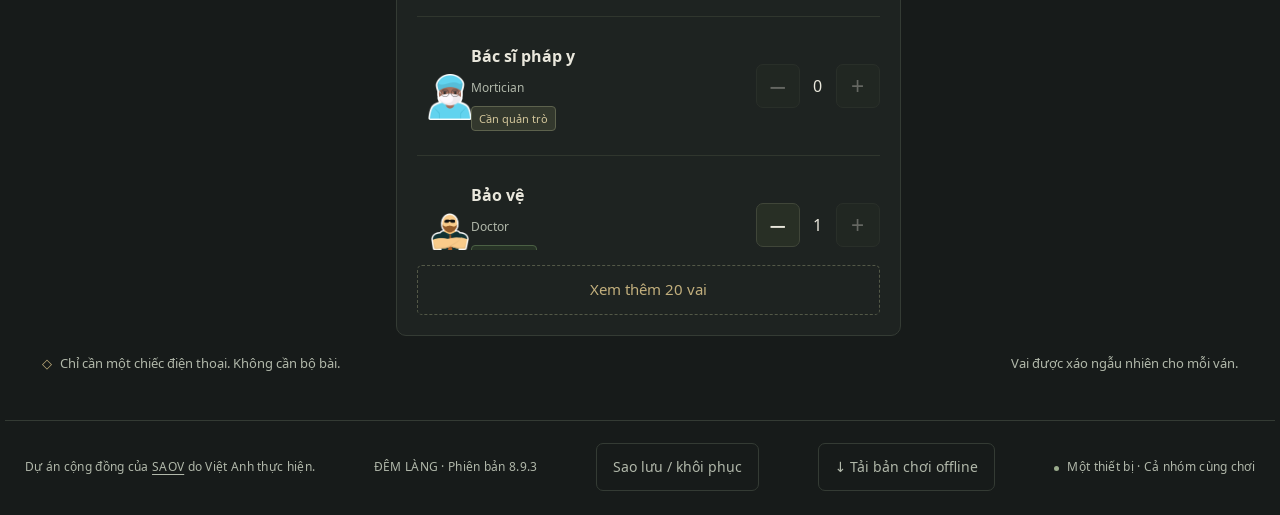
==== commit 8ee92f26: "Add files via upload" ====
--- a/index.html
+++ b/index.html
@@ -1,2 +1,2 @@
 <!doctype html>
-<html lang="vi"><head><meta charset="utf-8"><meta name="viewport" content="width=device-width, initial-scale=1"><meta name="theme-color" content="#171b1a"><meta name="description" content="Một ngôi làng. Hai phe. Không ai đáng tin. Chơi ma sói cùng bạn bè trên một thiết bị, hoàn toàn bằng tiếng Việt."><title>Ma Sói 8.0.2 — Đêm Làng</title><link rel="icon" href="icon.svg" type="image/svg+xml"><link rel="manifest" href="manifest.webmanifest"><link rel="stylesheet" href="style.css"></head><body><header class="topbar"><a href="#" class="brand" aria-label="Ma Sói, trang chủ"><span class="brand-mark" data-icon="wolf"></span><span>MA SÓI<small>ĐÊM LÀNG</small></span></a><nav aria-label="Điều hướng"><button class="nav active" data-page="play">Bàn chơi</button><button class="nav" data-page="roles">Sổ vai</button><button class="nav" data-page="rules">Luật chơi</button></nav><button class="icon-btn" id="settingsBtn" aria-label="Cài đặt" title="Cài đặt"><svg viewBox="0 0 24 24" fill="none" stroke="currentColor" stroke-width="1.5" aria-hidden="true"><path d="M3 6h18M3 12h18M3 18h18"/><circle cx="8" cy="6" r="2" fill="#171b1a"/><circle cx="16" cy="12" r="2" fill="#171b1a"/><circle cx="9" cy="18" r="2" fill="#171b1a"/></svg></button></header><main id="app"></main><footer><span>ĐÊM LÀNG · Phiên bản 8.0.2</span><button data-action="data-tools">Sao lưu / khôi phục</button><button id="downloadBtn">↓ Tải bản chơi offline</button><span id="offlineStatus"><b class="dot"></b> Một thiết bị · Cả nhóm cùng chơi</span></footer><dialog id="modal"></dialog><div id="toast" role="status"></div><script src="catalog.js"></script><script src="app.js"></script><script src="skills.js"></script></body></html>
+<html lang="vi"><head><meta charset="utf-8"><meta name="viewport" content="width=device-width, initial-scale=1"><meta name="theme-color" content="#171b1a"><meta name="description" content="Ma Sói Đêm Làng cho 5 đến 24 người."><title>Ma Sói 8.9.3 · Đêm Làng</title><link rel="icon" href="icon.svg" type="image/svg+xml"><link rel="manifest" href="manifest.webmanifest"><link rel="stylesheet" href="style.css"></head><body><header class="topbar"><a href="#" class="brand" aria-label="Ma Sói, trang chủ"><span class="brand-mark" data-icon="wolf"></span><span>MA SÓI<small>ĐÊM LÀNG</small></span></a><nav aria-label="Điều hướng"><button class="nav active" data-page="play">Bàn chơi</button><a class="nav" href="?online=1">Chơi nhiều máy</a><button class="nav" data-page="roles">Sổ vai</button><button class="nav" data-page="rules">Luật chơi</button></nav><button class="icon-btn" id="settingsBtn" aria-label="Cài đặt" title="Cài đặt"><svg viewBox="0 0 24 24" fill="none" stroke="currentColor" stroke-width="1.5" aria-hidden="true"><path d="M3 6h18M3 12h18M3 18h18"/><circle cx="8" cy="6" r="2" fill="#171b1a"/><circle cx="16" cy="12" r="2" fill="#171b1a"/><circle cx="9" cy="18" r="2" fill="#171b1a"/></svg></button></header><main id="app"></main><footer><p class="saov-credit">Dự án cộng đồng của <a href="https://www.facebook.com/SwinAOV?locale=vi_VN" target="_blank" rel="noopener noreferrer">SAOV</a> do Việt Anh thực hiện.</p><span>ĐÊM LÀNG · Phiên bản 8.9.3</span><button data-action="data-tools">Sao lưu / khôi phục</button><button id="downloadBtn">↓ Tải bản chơi offline</button><span id="offlineStatus"><b class="dot"></b> Một thiết bị · Cả nhóm cùng chơi</span></footer><dialog id="modal"></dialog><div id="toast" role="status"></div><script src="catalog.js"></script><script src="role-images.js"></script><script src="app.js"></script><script src="skills.js"></script><script src="room.js"></script></body></html>
--- a/style.css
+++ b/style.css
@@ -651,3 +651,82 @@
 
 /* Assisted skills: large controls and bounded dialogs on phones. */
 .skill-actions,.skill-roster{display:grid;gap:12px;margin:18px 0}.skill-actions button{min-height:52px;text-align:left;white-space:normal}.skill-actions small,.skill-roster small{display:block;font-size:.85rem;line-height:1.5}.skill-roster button{display:flex;align-items:center;gap:12px;text-align:left;min-height:68px}.skill-effects{display:grid;gap:12px}.skill-effects .panel{margin:0}#skillForm select{width:100%;min-height:48px}#skillError{color:#f1b797}dialog{max-height:calc(100dvh - 32px);overflow-y:auto;overscroll-behavior:contain}@media(max-width:600px){.mod-toolbar{display:grid;grid-template-columns:1fr 1fr;gap:10px}.mod-toolbar button{white-space:normal;min-height:52px}.mod-toolbar>.primary{grid-column:1/-1}}
+
+ .role-symbol-art { background: transparent; }
+.role-artwork { display: inline-block; width: 46px; height: 46px; object-fit: contain; vertical-align: middle; }
+.role-artwork-large { width: 112px; height: 112px; margin-top: 8px; }
+.extra-role-art { margin-block: 24px; }
+.extra-role-art > div { display: flex; flex-wrap: wrap; gap: 16px; }
+.extra-role-art figure { margin: 0; text-align: center; }
+
+.saov-credit a { color: inherit; text-decoration: underline; text-underline-offset: 3px; }
+
+.deal-privacy { display: grid; gap: 16px; justify-items: center; margin-block: 16px; }
+.deal-privacy .check {
+  box-sizing: border-box;
+  width: min(100%, 480px);
+  min-height: 64px;
+  padding: 12px 16px;
+  align-items: center;
+  gap: 12px;
+  border: 1px solid #746b56;
+  border-radius: 10px;
+  text-align: left;
+  cursor: pointer;
+}
+.deal-privacy .check:has(input:checked) { background: #323526; border-color: #d2ba83; }
+.deal-privacy .check input { width: 24px; height: 24px; flex: 0 0 24px; margin: 0; }
+.deal-privacy .primary { width: min(100%, 480px); min-height: 52px; }
+
+.dealt-role-rules { text-align: left; overflow-wrap: anywhere; }
+
+/* Phòng nhiều máy */
+.topbar .nav[href]{text-decoration:none;display:inline-flex;align-items:center;justify-content:center}
+.room-wrap{width:min(100%,820px);margin:0 auto;padding-block:12px 32px}
+.room-entry{display:grid;gap:16px;grid-template-columns:repeat(auto-fit,minmax(min(260px,100%),1fr))}
+.room-panel{margin:0 0 16px;padding:clamp(16px,4vw,28px);border:1px solid var(--line,#3a433b);border-radius:14px;background:var(--panel,#1e2320)}
+.room-panel h1,.room-panel h2{margin-top:0}
+.room-panel form{margin-top:16px}
+.room-panel button,.room-panel a.primary,.room-board-bar a{min-height:48px}
+.room-panel a.primary,.room-board-bar a,.game-stage a.primary{display:inline-flex;align-items:center;justify-content:center;text-decoration:none}
+.room-panel .catalog-scroll{max-height:430px;overflow:auto;margin-block:12px;overscroll-behavior:contain}
+.room-privacy{display:flex;align-items:center;justify-content:center;gap:12px;min-height:52px;margin-block:8px 12px}
+.room-privacy input{width:26px;height:26px;flex:none}
+.room-card{text-align:center}
+.room-card .role-artwork{margin:0 auto}
+.room-card button{margin:4px}
+.room-stepper{display:flex;align-items:center;gap:8px}
+.room-stepper button{min-width:44px;padding-inline:10px}
+.room-players li{padding-block:4px}
+.room-players button{margin-inline-start:10px}
+.room-message{white-space:pre-wrap;overflow-wrap:anywhere}
+.room-status:empty{display:none}
+.room-board-bar{display:flex;align-items:center;flex-wrap:wrap;gap:12px;width:min(100% - 32px,1000px);margin:12px auto}
+@media(max-width:600px){.topbar .nav{min-height:44px}.topbar nav{flex-wrap:wrap}.topbar .nav[href]{padding-inline:8px}}
+
+@media(max-width:480px){.topbar nav{display:grid;grid-template-columns:repeat(2,minmax(0,1fr))}.room-panel .role-row{gap:8px}.room-stepper{gap:4px}}
+.room-deck-actions{display:flex;gap:12px;flex-wrap:wrap}
+.room-deck-actions [hidden]{display:none}
+
+.room-code{font-size:1.55rem;letter-spacing:.14em;color:var(--gold2);font-weight:700}
+.room-buttons{display:flex;align-items:center;gap:8px;flex-wrap:wrap;margin-block:8px}
+.room-buttons [aria-pressed="true"]{border-color:var(--gold);color:var(--gold2)}
+.room-players{padding:0;list-style:none}
+.room-players li{display:flex;gap:8px;align-items:center;flex-wrap:wrap;border-bottom:1px solid var(--line);padding:10px 0}
+.room-players li div{flex:1 1 135px;min-width:0;overflow-wrap:anywhere}
+.room-players small{display:block;color:var(--muted)}
+.room-players button{margin:0}
+.room-qr{display:block;width:min(100%,300px);aspect-ratio:1;margin:0 auto;background:#fff}
+.room-board-bar{display:block}
+.room-board-tools{padding:10px 14px;background:var(--panel);border:1px solid var(--line);border-radius:10px}
+.room-board-tools summary,.room-panel summary{cursor:pointer;min-height:44px;padding-block:9px}
+.room-board-tools form{margin-block:10px}
+.room-board-tools button{min-height:44px}
+
+.room-rankings{border-collapse:collapse;width:100%;text-align:left}
+.room-rankings th,.room-rankings td{border-bottom:1px solid var(--line);padding:10px 5px;overflow-wrap:anywhere}
+.room-rankings th[scope="row"]{font-weight:600}
+.room-rankings td:first-child{color:var(--gold2);font-weight:700}
+#boardRanks>.room-panel,#boardRanks>div>.room-panel{margin-top:12px}
+
+#roomJoin + [data-room="recover-local"] { margin-block-start: 12px; }
